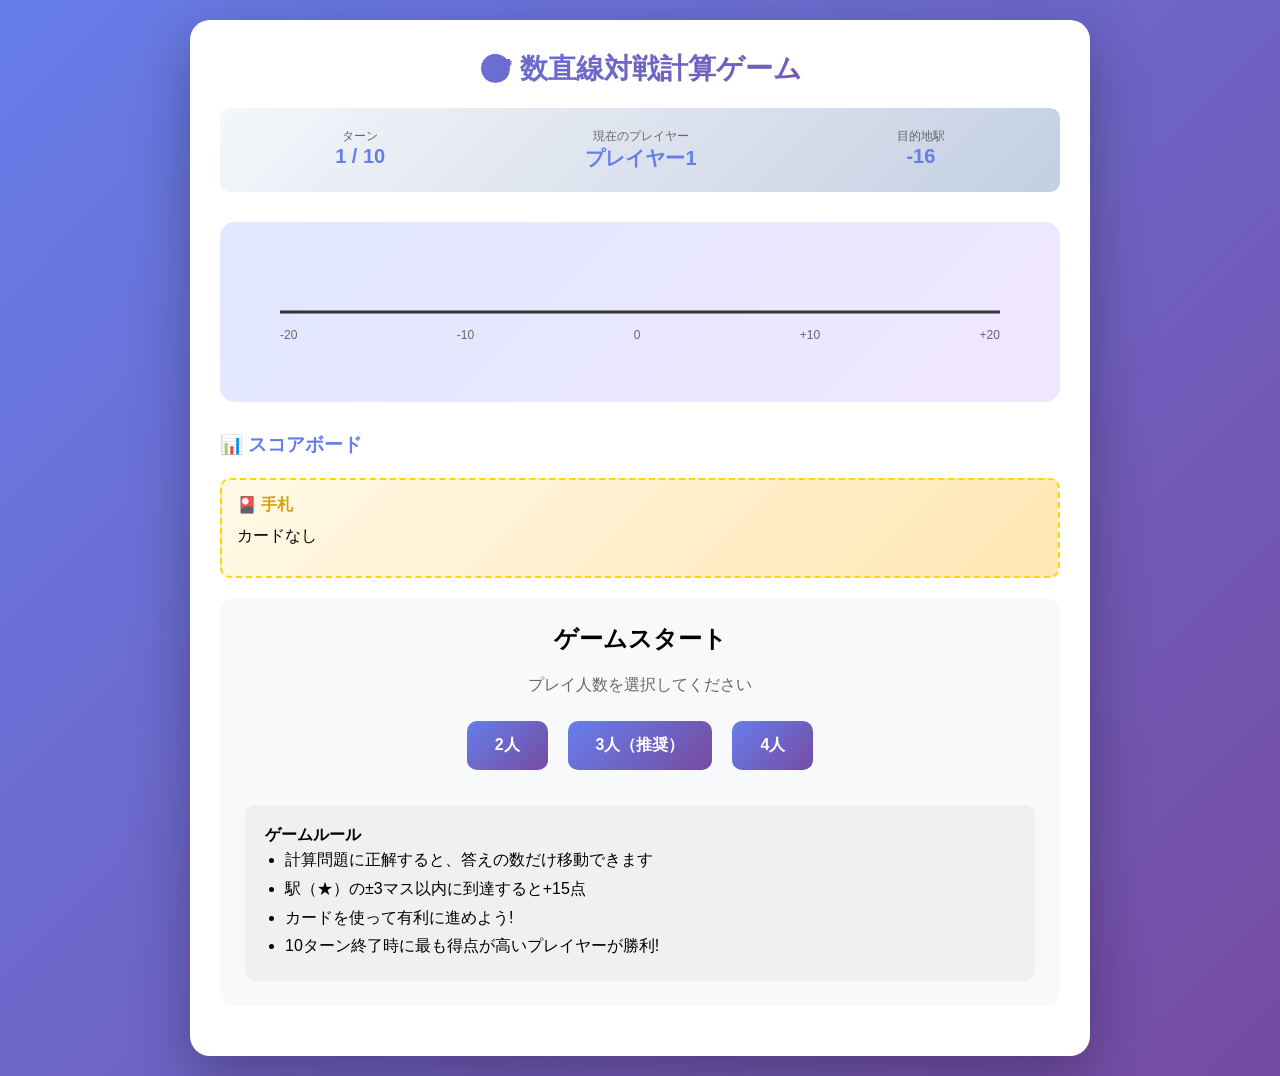
==== kazutarou-dentetsu/index.html @ 0173dbe3 "Add number line battle calculation game - 新しい教材「数直線対戦計算ゲーム」を追加 - 正負の数・一次方程式・素因数分解の学習ゲーム - 完全な実装:   -" ====
<!DOCTYPE html>
<html lang="ja">
<head>
    <meta charset="UTF-8">
    <meta name="viewport" content="width=device-width, initial-scale=1.0">
    <title>数直線対戦計算ゲーム</title>
    <style>
        /* ========================================
           基本スタイル
           ======================================== */
        * {
            margin: 0;
            padding: 0;
            box-sizing: border-box;
        }

        body {
            font-family: 'Arial', 'Hiragino Kaku Gothic Pro', 'Meiryo', sans-serif;
            background: linear-gradient(135deg, #667eea 0%, #764ba2 100%);
            min-height: 100vh;
            display: flex;
            justify-content: center;
            align-items: center;
            padding: 20px;
        }

        .container {
            background: white;
            border-radius: 20px;
            box-shadow: 0 20px 60px rgba(0, 0, 0, 0.3);
            max-width: 900px;
            width: 100%;
            padding: 30px;
            animation: slideIn 0.6s ease-out;
        }

        @keyframes slideIn {
            from {
                opacity: 0;
                transform: translateY(30px);
            }
            to {
                opacity: 1;
                transform: translateY(0);
            }
        }

        /* ========================================
           タイトル
           ======================================== */
        h1 {
            text-align: center;
            background: linear-gradient(135deg, #667eea 0%, #764ba2 100%);
            -webkit-background-clip: text;
            -webkit-text-fill-color: transparent;
            background-clip: text;
            margin-bottom: 20px;
            font-size: 28px;
        }

        /* ========================================
           ゲーム情報エリア
           ======================================== */
        .game-info {
            background: linear-gradient(135deg, #f5f7fa 0%, #c3cfe2 100%);
            border-radius: 10px;
            padding: 15px;
            margin-bottom: 20px;
            display: flex;
            justify-content: space-around;
            flex-wrap: wrap;
        }

        .info-item {
            text-align: center;
            margin: 5px;
        }

        .info-label {
            font-size: 12px;
            color: #666;
        }

        .info-value {
            font-size: 20px;
            font-weight: bold;
            color: #667eea;
        }

        /* ========================================
           数直線エリア
           ======================================== */
        .number-line-container {
            margin: 30px 0;
            padding: 30px 20px;
            background: linear-gradient(135deg, #e0e7ff 0%, #f0e7ff 100%);
            border-radius: 15px;
            position: relative;
        }

        .number-line {
            position: relative;
            height: 80px;
            margin: 20px 0;
        }

        .line {
            position: absolute;
            top: 50%;
            left: 5%;
            right: 5%;
            height: 3px;
            background: #333;
            transform: translateY(-50%);
        }

        .station {
            position: absolute;
            top: 50%;
            transform: translate(-50%, -50%);
            width: 20px;
            height: 20px;
            font-size: 24px;
            display: flex;
            align-items: center;
            justify-content: center;
        }

        .station.target {
            font-size: 32px;
            animation: pulse 1.5s infinite;
        }

        @keyframes pulse {
            0%, 100% {
                transform: translate(-50%, -50%) scale(1);
            }
            50% {
                transform: translate(-50%, -50%) scale(1.2);
            }
        }

        .player-marker {
            position: absolute;
            top: 50%;
            transform: translate(-50%, -50%);
            width: 24px;
            height: 24px;
            border-radius: 50%;
            font-size: 18px;
            display: flex;
            align-items: center;
            justify-content: center;
            transition: left 0.5s ease-out;
            border: 3px solid white;
            box-shadow: 0 2px 8px rgba(0, 0, 0, 0.3);
        }

        .scale-labels {
            position: absolute;
            top: 70%;
            left: 5%;
            right: 5%;
            display: flex;
            justify-content: space-between;
            font-size: 12px;
            color: #666;
        }

        /* ========================================
           スコアボード
           ======================================== */
        .scoreboard {
            margin: 20px 0;
        }

        .scoreboard h3 {
            color: #667eea;
            margin-bottom: 10px;
        }

        .player-score {
            display: flex;
            justify-content: space-between;
            align-items: center;
            padding: 12px 15px;
            margin: 5px 0;
            border-radius: 10px;
            background: #f8f9fa;
            transition: all 0.3s;
        }

        .player-score.active {
            background: linear-gradient(135deg, #667eea 0%, #764ba2 100%);
            color: white;
            transform: scale(1.02);
            box-shadow: 0 4px 15px rgba(102, 126, 234, 0.4);
        }

        .player-name {
            font-weight: bold;
            font-size: 16px;
        }

        .player-stats {
            display: flex;
            gap: 20px;
            font-size: 14px;
        }

        /* ========================================
           カードエリア
           ======================================== */
        .cards-container {
            margin: 20px 0;
            min-height: 100px;
            padding: 15px;
            background: linear-gradient(135deg, #fff9e6 0%, #ffe6b3 100%);
            border-radius: 10px;
            border: 2px dashed #ffd700;
        }

        .cards-title {
            font-weight: bold;
            margin-bottom: 10px;
            color: #d4a017;
        }

        .card {
            display: inline-block;
            background: white;
            padding: 12px 16px;
            margin: 5px;
            border-radius: 8px;
            border: 2px solid #ffd700;
            cursor: pointer;
            transition: all 0.3s;
            box-shadow: 0 2px 8px rgba(212, 160, 23, 0.3);
        }

        .card:hover {
            transform: translateY(-3px);
            box-shadow: 0 6px 20px rgba(212, 160, 23, 0.5);
        }

        .card-name {
            font-weight: bold;
            color: #d4a017;
        }

        .card-description {
            font-size: 12px;
            color: #666;
            margin-top: 4px;
        }

        /* ========================================
           ゲームエリア
           ======================================== */
        .game-area {
            margin: 20px 0;
            padding: 25px;
            background: #f8f9fa;
            border-radius: 15px;
            min-height: 200px;
        }

        .game-area h3 {
            color: #667eea;
            margin-bottom: 15px;
            text-align: center;
        }

        .question-area {
            text-align: center;
            margin: 20px 0;
        }

        .question-text {
            font-size: 24px;
            font-weight: bold;
            color: #333;
            margin: 20px 0;
            padding: 20px;
            background: white;
            border-radius: 12px;
            box-shadow: 0 2px 10px rgba(0, 0, 0, 0.1);
        }

        .choices {
            display: flex;
            justify-content: center;
            gap: 15px;
            flex-wrap: wrap;
            margin: 20px 0;
        }

        .choice-btn {
            min-width: 100px;
        }

        .message {
            text-align: center;
            padding: 15px;
            margin: 15px 0;
            border-radius: 10px;
            font-weight: bold;
        }

        .message.success {
            background: #d4edda;
            color: #155724;
            border: 2px solid #c3e6cb;
        }

        .message.error {
            background: #f8d7da;
            color: #721c24;
            border: 2px solid #f5c6cb;
        }

        .message.info {
            background: #d1ecf1;
            color: #0c5460;
            border: 2px solid #bee5eb;
        }

        .message.celebration {
            background: linear-gradient(135deg, #ffd700 0%, #ffed4e 100%);
            color: #333;
            border: 2px solid #d4a017;
            font-size: 18px;
            animation: celebrate 0.5s ease-out;
        }

        @keyframes celebrate {
            0%, 100% {
                transform: scale(1);
            }
            50% {
                transform: scale(1.05);
            }
        }

        /* ========================================
           ボタン
           ======================================== */
        .btn {
            padding: 14px 28px;
            font-size: 16px;
            font-weight: bold;
            border: none;
            border-radius: 10px;
            cursor: pointer;
            transition: all 0.3s;
            margin: 5px;
        }

        .btn:hover {
            transform: translateY(-2px);
            box-shadow: 0 6px 20px rgba(0, 0, 0, 0.2);
        }

        .btn:active {
            transform: translateY(0);
        }

        .btn:disabled {
            opacity: 0.5;
            cursor: not-allowed;
            transform: none;
        }

        .btn-primary {
            background: linear-gradient(135deg, #667eea 0%, #764ba2 100%);
            color: white;
        }

        .btn-success {
            background: linear-gradient(135deg, #43a047 0%, #66bb6a 100%);
            color: white;
        }

        .btn-danger {
            background: linear-gradient(135deg, #e53935 0%, #ef5350 100%);
            color: white;
        }

        .btn-warning {
            background: linear-gradient(135deg, #ffa726 0%, #ffb74d 100%);
            color: #333;
        }

        .btn-secondary {
            background: linear-gradient(135deg, #78909c 0%, #90a4ae 100%);
            color: white;
        }

        .btn-group {
            display: flex;
            justify-content: center;
            gap: 10px;
            flex-wrap: wrap;
            margin: 20px 0;
        }

        /* ========================================
           最終結果画面
           ======================================== */
        .final-results {
            text-align: center;
        }

        .ranking {
            margin: 20px 0;
        }

        .rank-item {
            padding: 15px;
            margin: 10px 0;
            border-radius: 10px;
            font-size: 18px;
            font-weight: bold;
        }

        .rank-1 {
            background: linear-gradient(135deg, #ffd700 0%, #ffed4e 100%);
            color: #333;
            font-size: 24px;
        }

        .rank-2 {
            background: linear-gradient(135deg, #c0c0c0 0%, #e0e0e0 100%);
            color: #333;
        }

        .rank-3 {
            background: linear-gradient(135deg, #cd7f32 0%, #daa520 100%);
            color: white;
        }

        /* ========================================
           レスポンシブデザイン
           ======================================== */
        @media (max-width: 768px) {
            .container {
                padding: 20px;
            }

            h1 {
                font-size: 22px;
            }

            .game-info {
                flex-direction: column;
            }

            .player-stats {
                flex-direction: column;
                gap: 5px;
            }

            .choices {
                flex-direction: column;
            }

            .choice-btn {
                width: 100%;
            }

            .question-text {
                font-size: 20px;
            }
        }
    </style>
</head>
<body>
    <div class="container">
        <!-- タイトル -->
        <h1>🎯 数直線対戦計算ゲーム</h1>

        <!-- ゲーム情報 -->
        <div class="game-info">
            <div class="info-item">
                <div class="info-label">ターン</div>
                <div class="info-value" id="turn-display">1 / 10</div>
            </div>
            <div class="info-item">
                <div class="info-label">現在のプレイヤー</div>
                <div class="info-value" id="current-player-display">プレイヤー1</div>
            </div>
            <div class="info-item">
                <div class="info-label">目的地駅</div>
                <div class="info-value" id="target-station-display">-16</div>
            </div>
        </div>

        <!-- 数直線エリア -->
        <div class="number-line-container">
            <div class="number-line" id="number-line">
                <div class="line"></div>
                <div class="scale-labels">
                    <span>-20</span>
                    <span>-10</span>
                    <span>0</span>
                    <span>+10</span>
                    <span>+20</span>
                </div>
            </div>
        </div>

        <!-- スコアボード -->
        <div class="scoreboard">
            <h3>📊 スコアボード</h3>
            <div id="scoreboard-container"></div>
        </div>

        <!-- カードエリア -->
        <div class="cards-container">
            <div class="cards-title">🎴 手札</div>
            <div id="cards-display">カードなし</div>
        </div>

        <!-- ゲームエリア -->
        <div class="game-area" id="game-area">
            <!-- ゲームの状態に応じて動的に変化 -->
        </div>
    </div>

    <script>
        // ========================================
        // ゲーム状態管理
        // ========================================

        /**
         * ゲームの状態を管理するオブジェクト
         */
        const gameState = {
            // ゲーム設定
            numPlayers: 3,              // プレイヤー人数（デフォルト3人）
            maxTurns: 10,               // 最大ターン数
            stations: [-16, -8, 0, 8, 16],  // 駅の位置（固定）

            // 現在の状態
            currentTurn: 1,             // 現在のターン（1〜10）
            currentPlayerIndex: 0,      // 現在のプレイヤーインデックス（0〜）
            currentStationIndex: 0,     // 現在の目的地駅のインデックス
            targetStation: -16,         // 目的地駅の位置

            // プレイヤーデータ
            players: [],                // プレイヤー配列（初期化時に作成）

            // ターン内の一時データ
            currentQuestion: null,      // 現在の問題
            currentAnswer: null,        // 正解の答え
            selectedAnswer: null,       // プレイヤーが選んだ答え
            moveDoubleActive: false,    // 移動数2倍フラグ
            pointDoubleActive: false,   // ポイント2倍フラグ

            // ゲームフェーズ
            phase: 'start'              // start, card, question, move, result, end
        };

        // ========================================
        // 問題プール
        // ========================================

        /**
         * 計算問題のプール（すべての答えは1〜5）
         */
        const questionPool = [
            // 正負の数の加減（10問）
            { type: "addition", question: "3 + 2 = ?", correctAnswer: 5 },
            { type: "addition", question: "7 - 4 = ?", correctAnswer: 3 },
            { type: "addition", question: "8 - 7 = ?", correctAnswer: 1 },
            { type: "addition", question: "6 - 2 = ?", correctAnswer: 4 },
            { type: "addition", question: "9 - 7 = ?", correctAnswer: 2 },
            { type: "addition", question: "10 - 5 = ?", correctAnswer: 5 },
            { type: "addition", question: "5 - 1 = ?", correctAnswer: 4 },
            { type: "addition", question: "6 - 3 = ?", correctAnswer: 3 },
            { type: "addition", question: "4 - 2 = ?", correctAnswer: 2 },
            { type: "addition", question: "8 - 7 = ?", correctAnswer: 1 },

            // 一次方程式（10問）
            { type: "equation", question: "2x + 1 = 9, x = ?", correctAnswer: 4 },
            { type: "equation", question: "3x - 2 = 7, x = ?", correctAnswer: 3 },
            { type: "equation", question: "x + 5 = 6, x = ?", correctAnswer: 1 },
            { type: "equation", question: "4x - 3 = 17, x = ?", correctAnswer: 5 },
            { type: "equation", question: "2x + 3 = 7, x = ?", correctAnswer: 2 },
            { type: "equation", question: "3x + 1 = 10, x = ?", correctAnswer: 3 },
            { type: "equation", question: "5x - 4 = 21, x = ?", correctAnswer: 5 },
            { type: "equation", question: "2x - 1 = 1, x = ?", correctAnswer: 1 },
            { type: "equation", question: "4x + 2 = 18, x = ?", correctAnswer: 4 },
            { type: "equation", question: "3x - 1 = 5, x = ?", correctAnswer: 2 },

            // 素因数分解（10問）
            { type: "factorization", question: "18 = 2 × ?²", correctAnswer: 3 },
            { type: "factorization", question: "12 = ? × 3", correctAnswer: 4 },
            { type: "factorization", question: "50 = ? × 25", correctAnswer: 2 },
            { type: "factorization", question: "20 = ? × 5", correctAnswer: 4 },
            { type: "factorization", question: "32 = 2 × ?²", correctAnswer: 4 },
            { type: "factorization", question: "45 = 5 × ?²", correctAnswer: 3 },
            { type: "factorization", question: "8 = ? × 4", correctAnswer: 2 },
            { type: "factorization", question: "5 = ? × 1", correctAnswer: 5 },
            { type: "factorization", question: "27 = 3 × ?²", correctAnswer: 3 },
            { type: "factorization", question: "10 = ? × 2", correctAnswer: 5 }
        ];

        // ========================================
        // カード定義
        // ========================================

        /**
         * カードの種類と効果を定義
         */
        const cardDefinitions = {
            "ランダムぶっとび": {
                description: "-2〜+4マスのランダム移動",
                probability: 0.25,  // 25%
                effect: function(player) {
                    // -2〜+4のランダムな移動
                    const move = Math.floor(Math.random() * 7) - 2;
                    const oldPos = player.position;
                    player.position += move;
                    // 範囲制限（-20〜+20）
                    player.position = Math.max(-20, Math.min(20, player.position));
                    const actualMove = player.position - oldPos;
                    return `${actualMove >= 0 ? '+' : ''}${actualMove}マス移動しました!`;
                }
            },
            "移動数2倍": {
                description: "次の移動距離が2倍",
                probability: 0.30,  // 30%
                effect: function(player) {
                    gameState.moveDoubleActive = true;
                    return "次の移動が2倍になります!";
                }
            },
            "ワープ": {
                description: "目的地まで75%接近",
                probability: 0.25,  // 25%
                effect: function(player) {
                    const distance = gameState.targetStation - player.position;
                    const move = Math.floor(distance * 0.75);
                    const oldPos = player.position;
                    player.position += move;
                    player.position = Math.max(-20, Math.min(20, player.position));
                    const actualMove = player.position - oldPos;
                    return `目的地に向かって${Math.abs(actualMove)}マス移動しました!`;
                }
            },
            "位置交換": {
                description: "目的地に最も近い相手と位置交換",
                probability: 0.10,  // 10%
                effect: function(player) {
                    // 他のプレイヤーを取得
                    const others = gameState.players.filter(p => p.id !== player.id);
                    if (others.length === 0) return "交換できる相手がいません";

                    // 目的地に最も近いプレイヤーを見つける
                    const nearest = others.reduce((prev, curr) => {
                        const prevDist = Math.abs(prev.position - gameState.targetStation);
                        const currDist = Math.abs(curr.position - gameState.targetStation);
                        return currDist < prevDist ? curr : prev;
                    });

                    // 位置を交換
                    const temp = player.position;
                    player.position = nearest.position;
                    nearest.position = temp;
                    return `${nearest.name}と位置を交換しました!`;
                }
            },
            "ポイント2倍": {
                description: "次のポイントが2倍",
                probability: 0.10,  // 10%
                effect: function(player) {
                    gameState.pointDoubleActive = true;
                    return "次のポイントが2倍になります!";
                }
            }
        };

        // ========================================
        // ゲーム初期化
        // ========================================

        /**
         * ゲームを初期化する
         * @param {number} numPlayers - プレイヤー人数（2〜4）
         */
        function initializeGame(numPlayers = 3) {
            gameState.numPlayers = numPlayers;
            gameState.currentTurn = 1;
            gameState.currentPlayerIndex = 0;
            gameState.currentStationIndex = 0;
            gameState.targetStation = gameState.stations[0];
            gameState.phase = 'card';

            // プレイヤー配列を作成
            const colors = ["#FF6B6B", "#4ECDC4", "#95E77D", "#FFE66D"];
            const markers = ["🔴", "🔵", "🟢", "🟡"];
            gameState.players = [];

            for (let i = 0; i < numPlayers; i++) {
                gameState.players.push({
                    id: i,
                    name: `プレイヤー${i + 1}`,
                    position: 0,           // 初期位置は0
                    score: 0,              // 初期スコアは0
                    cards: [],             // 初期手札は空
                    color: colors[i],
                    marker: markers[i]
                });
            }

            // UI更新
            updateAllUI();

            // ゲーム開始
            startTurn();
        }

        /**
         * ターンを開始する
         */
        function startTurn() {
            const player = getCurrentPlayer();

            // カード獲得判定（30%の確率）
            if (Math.random() < 0.3) {
                const card = drawRandomCard();
                player.cards.push(card);
                showMessage(`${player.name}が「${card}」カードを獲得しました!`, 'info');
            }

            // カード使用フェーズへ
            gameState.phase = 'card';
            updateAllUI();
            showCardPhase();
        }

        /**
         * ランダムにカードを1枚引く
         * @returns {string} カード名
         */
        function drawRandomCard() {
            const cards = Object.keys(cardDefinitions);
            const probabilities = cards.map(name => cardDefinitions[name].probability);
            const total = probabilities.reduce((sum, p) => sum + p, 0);

            let random = Math.random() * total;
            for (let i = 0; i < cards.length; i++) {
                random -= probabilities[i];
                if (random <= 0) {
                    return cards[i];
                }
            }
            return cards[0];  // フォールバック
        }

        /**
         * 現在のプレイヤーを取得
         * @returns {Object} プレイヤーオブジェクト
         */
        function getCurrentPlayer() {
            return gameState.players[gameState.currentPlayerIndex];
        }

        // ========================================
        // カードフェーズ
        // ========================================

        /**
         * カード使用フェーズの画面を表示
         */
        function showCardPhase() {
            const player = getCurrentPlayer();
            const gameArea = document.getElementById('game-area');

            if (player.cards.length === 0) {
                // カードがない場合は直接問題フェーズへ
                setTimeout(() => {
                    showQuestionPhase();
                }, 500);
                return;
            }

            let html = '<h3>カードを使用しますか？</h3>';
            html += '<div class="btn-group">';

            // 各カードに「使う」ボタンを表示
            player.cards.forEach((cardName, index) => {
                const card = cardDefinitions[cardName];
                html += `
                    <button class="btn btn-warning" onclick="useCard(${index})">
                        <div>${cardName}</div>
                        <div style="font-size: 12px; font-weight: normal;">${card.description}</div>
                    </button>
                `;
            });

            html += '</div>';
            html += '<div class="btn-group"><button class="btn btn-secondary" onclick="skipCard()">カードを使わない</button></div>';

            gameArea.innerHTML = html;
        }

        /**
         * カードを使用する
         * @param {number} cardIndex - カードのインデックス
         */
        function useCard(cardIndex) {
            const player = getCurrentPlayer();
            const cardName = player.cards[cardIndex];
            const card = cardDefinitions[cardName];

            // カード効果を適用
            const message = card.effect(player);

            // 手札から削除
            player.cards.splice(cardIndex, 1);

            // メッセージ表示
            showMessage(`「${cardName}」を使用! ${message}`, 'success');

            // UI更新
            updateAllUI();

            // 問題フェーズへ
            setTimeout(() => {
                showQuestionPhase();
            }, 2000);
        }

        /**
         * カードを使わずに次へ
         */
        function skipCard() {
            showQuestionPhase();
        }

        // ========================================
        // 問題フェーズ
        // ========================================

        /**
         * 計算問題フェーズの画面を表示
         */
        function showQuestionPhase() {
            gameState.phase = 'question';

            // ランダムに問題を選択
            const question = questionPool[Math.floor(Math.random() * questionPool.length)];
            gameState.currentQuestion = question;
            gameState.currentAnswer = question.correctAnswer;

            // 選択肢を生成（正解1つ + 不正解2つ）
            const choices = generateChoices(question.correctAnswer);

            const gameArea = document.getElementById('game-area');
            let html = '<h3>計算問題</h3>';
            html += `<div class="question-text">${question.question}</div>`;
            html += '<div class="choices">';

            choices.forEach(choice => {
                html += `<button class="btn btn-primary choice-btn" onclick="checkAnswer(${choice})">${choice}</button>`;
            });

            html += '</div>';
            gameArea.innerHTML = html;
        }

        /**
         * 選択肢を生成する（3択）
         * @param {number} correctAnswer - 正解
         * @returns {Array<number>} 選択肢の配列
         */
        function generateChoices(correctAnswer) {
            const choices = [correctAnswer];

            // 不正解を2つ生成
            while (choices.length < 3) {
                const offset = Math.floor(Math.random() * 3) + 1;  // 1〜3
                const wrongAnswer = correctAnswer + (Math.random() < 0.5 ? offset : -offset);

                // 1〜5の範囲内、重複なし
                if (wrongAnswer >= 1 && wrongAnswer <= 5 && !choices.includes(wrongAnswer)) {
                    choices.push(wrongAnswer);
                }
            }

            // シャッフル
            return choices.sort(() => Math.random() - 0.5);
        }

        /**
         * 答えをチェックする
         * @param {number} selectedAnswer - 選択した答え
         */
        function checkAnswer(selectedAnswer) {
            gameState.selectedAnswer = selectedAnswer;
            const isCorrect = (selectedAnswer === gameState.currentAnswer);

            if (isCorrect) {
                showMessage(`正解です! 答えは ${gameState.currentAnswer} です`, 'success');
                setTimeout(() => {
                    showMovePhase();
                }, 1500);
            } else {
                showMessage(`不正解です。正解は ${gameState.currentAnswer} でした。移動できません。`, 'error');
                setTimeout(() => {
                    endTurn();
                }, 2000);
            }
        }

        // ========================================
        // 移動フェーズ
        // ========================================

        /**
         * 移動方向選択フェーズの画面を表示
         */
        function showMovePhase() {
            gameState.phase = 'move';

            let distance = gameState.currentAnswer;

            // 移動数2倍カードの効果を適用
            if (gameState.moveDoubleActive) {
                distance *= 2;
                gameState.moveDoubleActive = false;
            }

            const gameArea = document.getElementById('game-area');
            let html = '<h3>移動方向を選択してください</h3>';
            html += `<div class="message info">移動距離: ${distance}マス</div>`;
            html += '<div class="btn-group">';
            html += `<button class="btn btn-success" onclick="movePlayer(${distance})">+${distance}マス進む</button>`;
            html += `<button class="btn btn-danger" onclick="movePlayer(-${distance})">-${distance}マス進む</button>`;
            html += `<button class="btn btn-secondary" onclick="movePlayer(0)">移動しない</button>`;
            html += '</div>';

            gameArea.innerHTML = html;
        }

        /**
         * プレイヤーを移動させる
         * @param {number} distance - 移動距離（正で右、負で左）
         */
        function movePlayer(distance) {
            const player = getCurrentPlayer();
            const oldPosition = player.position;

            // 移動を実行
            player.position += distance;
            player.position = Math.max(-20, Math.min(20, player.position));

            const actualDistance = Math.abs(player.position - oldPosition);

            // ポイント計算（通過マス数 × 1点）
            let points = actualDistance;

            // ポイント2倍カードの効果を適用
            if (gameState.pointDoubleActive) {
                points *= 2;
                gameState.pointDoubleActive = false;
            }

            player.score += points;

            // UI更新（アニメーション）
            updateNumberLine();
            updateScoreboard();

            // 結果メッセージ
            let message = `${actualDistance}マス移動しました! (位置: ${oldPosition} → ${player.position})<br>`;
            message += `通過マス: ${actualDistance}マス → +${points}点<br>`;
            message += `現在の得点: ${player.score}点`;

            showMessage(message, 'success');

            // 駅到達判定
            setTimeout(() => {
                checkStationReach();
            }, 1000);
        }

        /**
         * 駅到達判定
         */
        function checkStationReach() {
            const player = getCurrentPlayer();
            const distance = Math.abs(player.position - gameState.targetStation);

            // ±3マス以内なら到達
            if (distance <= 3) {
                // 駅の正確な位置に移動
                player.position = gameState.targetStation;

                // 駅到達ポイント（+15点）
                player.score += 15;

                // UI更新
                updateNumberLine();
                updateScoreboard();

                // お祝いメッセージ
                showMessage(`🎉 駅 ${gameState.targetStation} に到達しました! +15点`, 'celebration');

                // 次の駅を設定
                gameState.currentStationIndex = (gameState.currentStationIndex + 1) % gameState.stations.length;
                gameState.targetStation = gameState.stations[gameState.currentStationIndex];

                setTimeout(() => {
                    showMessage(`次の目的地は駅 ${gameState.targetStation} です`, 'info');
                    setTimeout(() => {
                        endTurn();
                    }, 1500);
                }, 2000);
            } else {
                endTurn();
            }
        }

        /**
         * ターンを終了する
         */
        function endTurn() {
            // 次のプレイヤーへ
            gameState.currentPlayerIndex = (gameState.currentPlayerIndex + 1) % gameState.numPlayers;

            // 全員が行動したらターンを進める
            if (gameState.currentPlayerIndex === 0) {
                gameState.currentTurn++;
            }

            // ゲーム終了判定
            if (gameState.currentTurn > gameState.maxTurns) {
                showFinalResults();
                return;
            }

            // UI更新
            updateAllUI();

            // 次のターンを開始
            setTimeout(() => {
                startTurn();
            }, 1000);
        }

        /**
         * 最終結果を表示
         */
        function showFinalResults() {
            gameState.phase = 'end';

            // プレイヤーをスコア順にソート
            const ranking = [...gameState.players].sort((a, b) => b.score - a.score);

            const gameArea = document.getElementById('game-area');
            let html = '<div class="final-results">';
            html += '<h2>🎊 ゲーム終了!</h2>';
            html += '<div class="ranking">';

            ranking.forEach((player, index) => {
                const rankClass = index === 0 ? 'rank-1' : index === 1 ? 'rank-2' : index === 2 ? 'rank-3' : '';
                const medal = index === 0 ? '🏆' : index === 1 ? '🥈' : index === 2 ? '🥉' : '';
                html += `
                    <div class="rank-item ${rankClass}">
                        ${medal} ${index + 1}位: ${player.name} ${player.marker} ${player.score}点
                    </div>
                `;
            });

            html += '</div>';
            html += '<button class="btn btn-primary" onclick="location.reload()">もう一度遊ぶ</button>';
            html += '</div>';

            gameArea.innerHTML = html;
        }

        // ========================================
        // UI更新関数
        // ========================================

        /**
         * すべてのUIを更新
         */
        function updateAllUI() {
            updateGameInfo();
            updateNumberLine();
            updateScoreboard();
            updateCardsDisplay();
        }

        /**
         * ゲーム情報を更新
         */
        function updateGameInfo() {
            document.getElementById('turn-display').textContent = `${gameState.currentTurn} / ${gameState.maxTurns}`;
            document.getElementById('current-player-display').textContent = getCurrentPlayer().name;
            document.getElementById('target-station-display').textContent = gameState.targetStation;
        }

        /**
         * 数直線を描画
         */
        function updateNumberLine() {
            const container = document.getElementById('number-line');

            // 既存のマーカーをクリア
            const existingMarkers = container.querySelectorAll('.station, .player-marker');
            existingMarkers.forEach(el => el.remove());

            // 駅を描画
            gameState.stations.forEach(station => {
                const stationEl = document.createElement('div');
                stationEl.className = 'station';
                if (station === gameState.targetStation) {
                    stationEl.className += ' target';
                    stationEl.textContent = '🎯';
                } else {
                    stationEl.textContent = '★';
                }
                // 位置計算（-20〜+20を5%〜95%にマッピング）
                const percent = ((station + 20) / 40) * 90 + 5;
                stationEl.style.left = `${percent}%`;
                container.appendChild(stationEl);
            });

            // プレイヤー駒を描画
            gameState.players.forEach(player => {
                const markerEl = document.createElement('div');
                markerEl.className = 'player-marker';
                markerEl.textContent = player.marker;
                markerEl.style.backgroundColor = player.color;
                // 位置計算
                const percent = ((player.position + 20) / 40) * 90 + 5;
                markerEl.style.left = `${percent}%`;
                markerEl.title = `${player.name}: ${player.position}`;
                container.appendChild(markerEl);
            });
        }

        /**
         * スコアボードを更新
         */
        function updateScoreboard() {
            const container = document.getElementById('scoreboard-container');
            let html = '';

            gameState.players.forEach((player, index) => {
                const isActive = index === gameState.currentPlayerIndex;
                html += `
                    <div class="player-score ${isActive ? 'active' : ''}">
                        <span class="player-name">${player.marker} ${player.name}</span>
                        <div class="player-stats">
                            <span>得点: <strong>${player.score}点</strong></span>
                            <span>位置: <strong>${player.position}</strong></span>
                        </div>
                    </div>
                `;
            });

            container.innerHTML = html;
        }

        /**
         * カード表示を更新
         */
        function updateCardsDisplay() {
            const container = document.getElementById('cards-display');
            const player = getCurrentPlayer();

            if (player.cards.length === 0) {
                container.innerHTML = '<span style="color: #999;">カードなし</span>';
                return;
            }

            let html = '';
            player.cards.forEach(cardName => {
                const card = cardDefinitions[cardName];
                html += `
                    <div class="card">
                        <div class="card-name">${cardName}</div>
                        <div class="card-description">${card.description}</div>
                    </div>
                `;
            });

            container.innerHTML = html;
        }

        /**
         * メッセージを表示
         * @param {string} text - メッセージテキスト
         * @param {string} type - メッセージタイプ（success, error, info, celebration）
         */
        function showMessage(text, type = 'info') {
            const gameArea = document.getElementById('game-area');
            const messageDiv = document.createElement('div');
            messageDiv.className = `message ${type}`;
            messageDiv.innerHTML = text;
            gameArea.insertBefore(messageDiv, gameArea.firstChild);
        }

        // ========================================
        // ゲーム開始画面
        // ========================================

        /**
         * ゲーム開始画面を表示
         */
        function showStartScreen() {
            const gameArea = document.getElementById('game-area');
            let html = '<div style="text-align: center;">';
            html += '<h2>ゲームスタート</h2>';
            html += '<p style="margin: 20px 0; color: #666;">プレイ人数を選択してください</p>';
            html += '<div class="btn-group">';
            html += '<button class="btn btn-primary" onclick="startGame(2)">2人</button>';
            html += '<button class="btn btn-primary" onclick="startGame(3)">3人（推奨）</button>';
            html += '<button class="btn btn-primary" onclick="startGame(4)">4人</button>';
            html += '</div>';
            html += '<div style="margin-top: 30px; padding: 20px; background: #f0f0f0; border-radius: 10px; text-align: left;">';
            html += '<h4>ゲームルール</h4>';
            html += '<ul style="margin-left: 20px; line-height: 1.8;">';
            html += '<li>計算問題に正解すると、答えの数だけ移動できます</li>';
            html += '<li>駅（★）の±3マス以内に到達すると+15点</li>';
            html += '<li>カードを使って有利に進めよう!</li>';
            html += '<li>10ターン終了時に最も得点が高いプレイヤーが勝利!</li>';
            html += '</ul>';
            html += '</div>';
            html += '</div>';
            gameArea.innerHTML = html;
        }

        /**
         * ゲームを開始する
         * @param {number} numPlayers - プレイヤー人数
         */
        function startGame(numPlayers) {
            initializeGame(numPlayers);
        }

        // ========================================
        // 初期化
        // ========================================

        // ページ読み込み時に開始画面を表示
        window.addEventListener('DOMContentLoaded', () => {
            showStartScreen();
        });

    </script>
</body>
</html>
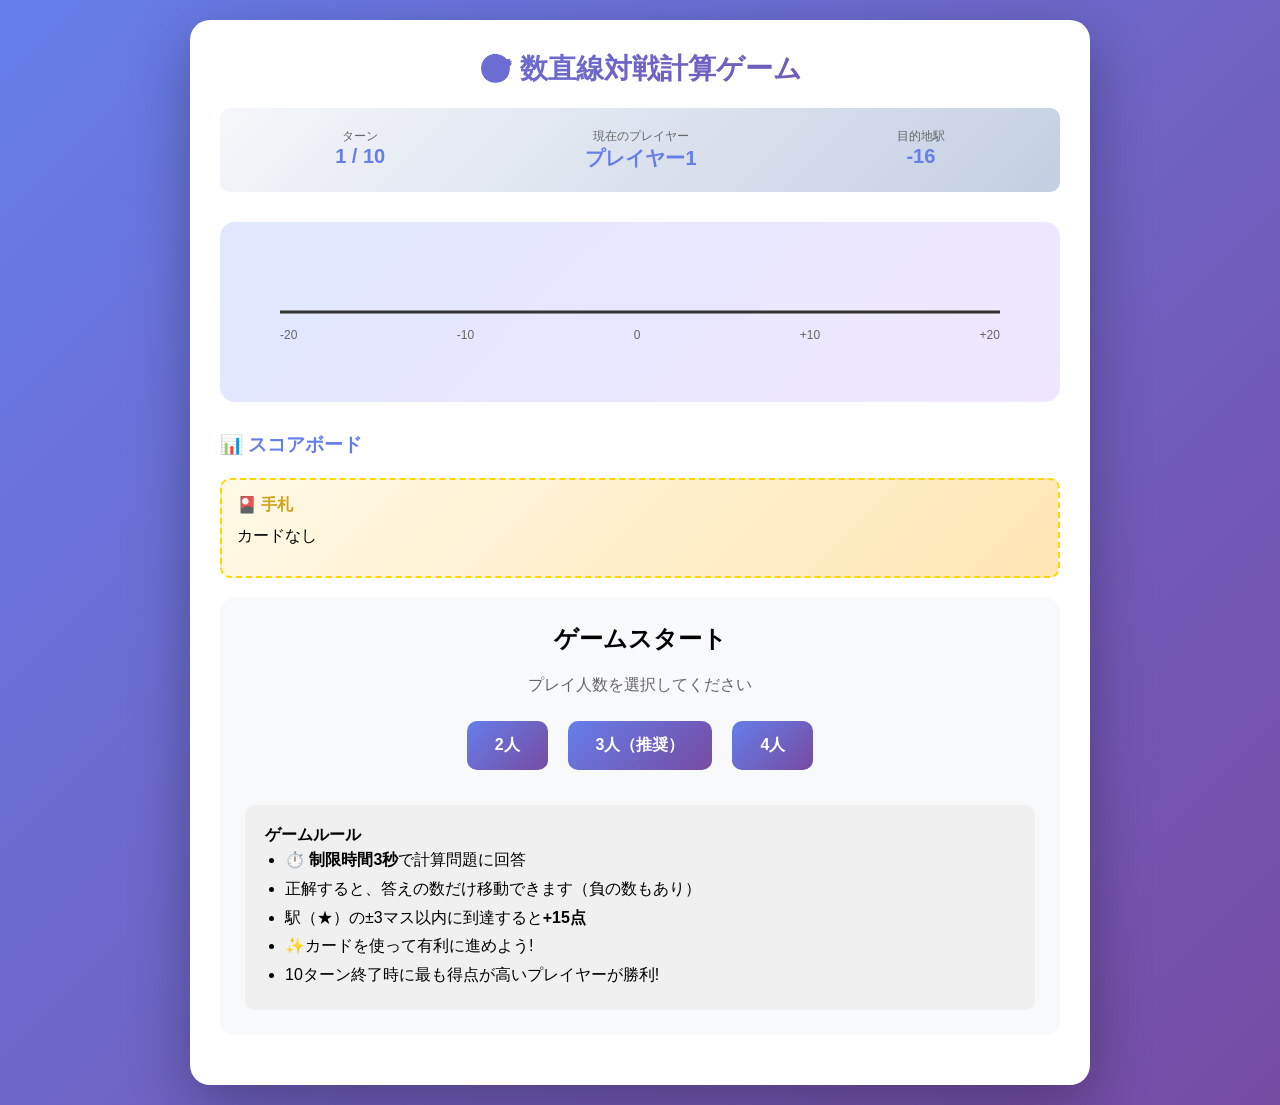
==== commit 1223c043: "Add 7 new features to number line battle calculation game - Implement 3-second answer time limit wit" ====
--- a/kazutarou-dentetsu/index.html
+++ b/kazutarou-dentetsu/index.html
@@ -4,475 +4,7 @@
     <meta charset="UTF-8">
     <meta name="viewport" content="width=device-width, initial-scale=1.0">
     <title>数直線対戦計算ゲーム</title>
-    <style>
-        /* ========================================
-           基本スタイル
-           ======================================== */
-        * {
-            margin: 0;
-            padding: 0;
-            box-sizing: border-box;
-        }
-
-        body {
-            font-family: 'Arial', 'Hiragino Kaku Gothic Pro', 'Meiryo', sans-serif;
-            background: linear-gradient(135deg, #667eea 0%, #764ba2 100%);
-            min-height: 100vh;
-            display: flex;
-            justify-content: center;
-            align-items: center;
-            padding: 20px;
-        }
-
-        .container {
-            background: white;
-            border-radius: 20px;
-            box-shadow: 0 20px 60px rgba(0, 0, 0, 0.3);
-            max-width: 900px;
-            width: 100%;
-            padding: 30px;
-            animation: slideIn 0.6s ease-out;
-        }
-
-        @keyframes slideIn {
-            from {
-                opacity: 0;
-                transform: translateY(30px);
-            }
-            to {
-                opacity: 1;
-                transform: translateY(0);
-            }
-        }
-
-        /* ========================================
-           タイトル
-           ======================================== */
-        h1 {
-            text-align: center;
-            background: linear-gradient(135deg, #667eea 0%, #764ba2 100%);
-            -webkit-background-clip: text;
-            -webkit-text-fill-color: transparent;
-            background-clip: text;
-            margin-bottom: 20px;
-            font-size: 28px;
-        }
-
-        /* ========================================
-           ゲーム情報エリア
-           ======================================== */
-        .game-info {
-            background: linear-gradient(135deg, #f5f7fa 0%, #c3cfe2 100%);
-            border-radius: 10px;
-            padding: 15px;
-            margin-bottom: 20px;
-            display: flex;
-            justify-content: space-around;
-            flex-wrap: wrap;
-        }
-
-        .info-item {
-            text-align: center;
-            margin: 5px;
-        }
-
-        .info-label {
-            font-size: 12px;
-            color: #666;
-        }
-
-        .info-value {
-            font-size: 20px;
-            font-weight: bold;
-            color: #667eea;
-        }
-
-        /* ========================================
-           数直線エリア
-           ======================================== */
-        .number-line-container {
-            margin: 30px 0;
-            padding: 30px 20px;
-            background: linear-gradient(135deg, #e0e7ff 0%, #f0e7ff 100%);
-            border-radius: 15px;
-            position: relative;
-        }
-
-        .number-line {
-            position: relative;
-            height: 80px;
-            margin: 20px 0;
-        }
-
-        .line {
-            position: absolute;
-            top: 50%;
-            left: 5%;
-            right: 5%;
-            height: 3px;
-            background: #333;
-            transform: translateY(-50%);
-        }
-
-        .station {
-            position: absolute;
-            top: 50%;
-            transform: translate(-50%, -50%);
-            width: 20px;
-            height: 20px;
-            font-size: 24px;
-            display: flex;
-            align-items: center;
-            justify-content: center;
-        }
-
-        .station.target {
-            font-size: 32px;
-            animation: pulse 1.5s infinite;
-        }
-
-        @keyframes pulse {
-            0%, 100% {
-                transform: translate(-50%, -50%) scale(1);
-            }
-            50% {
-                transform: translate(-50%, -50%) scale(1.2);
-            }
-        }
-
-        .player-marker {
-            position: absolute;
-            top: 50%;
-            transform: translate(-50%, -50%);
-            width: 24px;
-            height: 24px;
-            border-radius: 50%;
-            font-size: 18px;
-            display: flex;
-            align-items: center;
-            justify-content: center;
-            transition: left 0.5s ease-out;
-            border: 3px solid white;
-            box-shadow: 0 2px 8px rgba(0, 0, 0, 0.3);
-        }
-
-        .scale-labels {
-            position: absolute;
-            top: 70%;
-            left: 5%;
-            right: 5%;
-            display: flex;
-            justify-content: space-between;
-            font-size: 12px;
-            color: #666;
-        }
-
-        /* ========================================
-           スコアボード
-           ======================================== */
-        .scoreboard {
-            margin: 20px 0;
-        }
-
-        .scoreboard h3 {
-            color: #667eea;
-            margin-bottom: 10px;
-        }
-
-        .player-score {
-            display: flex;
-            justify-content: space-between;
-            align-items: center;
-            padding: 12px 15px;
-            margin: 5px 0;
-            border-radius: 10px;
-            background: #f8f9fa;
-            transition: all 0.3s;
-        }
-
-        .player-score.active {
-            background: linear-gradient(135deg, #667eea 0%, #764ba2 100%);
-            color: white;
-            transform: scale(1.02);
-            box-shadow: 0 4px 15px rgba(102, 126, 234, 0.4);
-        }
-
-        .player-name {
-            font-weight: bold;
-            font-size: 16px;
-        }
-
-        .player-stats {
-            display: flex;
-            gap: 20px;
-            font-size: 14px;
-        }
-
-        /* ========================================
-           カードエリア
-           ======================================== */
-        .cards-container {
-            margin: 20px 0;
-            min-height: 100px;
-            padding: 15px;
-            background: linear-gradient(135deg, #fff9e6 0%, #ffe6b3 100%);
-            border-radius: 10px;
-            border: 2px dashed #ffd700;
-        }
-
-        .cards-title {
-            font-weight: bold;
-            margin-bottom: 10px;
-            color: #d4a017;
-        }
-
-        .card {
-            display: inline-block;
-            background: white;
-            padding: 12px 16px;
-            margin: 5px;
-            border-radius: 8px;
-            border: 2px solid #ffd700;
-            cursor: pointer;
-            transition: all 0.3s;
-            box-shadow: 0 2px 8px rgba(212, 160, 23, 0.3);
-        }
-
-        .card:hover {
-            transform: translateY(-3px);
-            box-shadow: 0 6px 20px rgba(212, 160, 23, 0.5);
-        }
-
-        .card-name {
-            font-weight: bold;
-            color: #d4a017;
-        }
-
-        .card-description {
-            font-size: 12px;
-            color: #666;
-            margin-top: 4px;
-        }
-
-        /* ========================================
-           ゲームエリア
-           ======================================== */
-        .game-area {
-            margin: 20px 0;
-            padding: 25px;
-            background: #f8f9fa;
-            border-radius: 15px;
-            min-height: 200px;
-        }
-
-        .game-area h3 {
-            color: #667eea;
-            margin-bottom: 15px;
-            text-align: center;
-        }
-
-        .question-area {
-            text-align: center;
-            margin: 20px 0;
-        }
-
-        .question-text {
-            font-size: 24px;
-            font-weight: bold;
-            color: #333;
-            margin: 20px 0;
-            padding: 20px;
-            background: white;
-            border-radius: 12px;
-            box-shadow: 0 2px 10px rgba(0, 0, 0, 0.1);
-        }
-
-        .choices {
-            display: flex;
-            justify-content: center;
-            gap: 15px;
-            flex-wrap: wrap;
-            margin: 20px 0;
-        }
-
-        .choice-btn {
-            min-width: 100px;
-        }
-
-        .message {
-            text-align: center;
-            padding: 15px;
-            margin: 15px 0;
-            border-radius: 10px;
-            font-weight: bold;
-        }
-
-        .message.success {
-            background: #d4edda;
-            color: #155724;
-            border: 2px solid #c3e6cb;
-        }
-
-        .message.error {
-            background: #f8d7da;
-            color: #721c24;
-            border: 2px solid #f5c6cb;
-        }
-
-        .message.info {
-            background: #d1ecf1;
-            color: #0c5460;
-            border: 2px solid #bee5eb;
-        }
-
-        .message.celebration {
-            background: linear-gradient(135deg, #ffd700 0%, #ffed4e 100%);
-            color: #333;
-            border: 2px solid #d4a017;
-            font-size: 18px;
-            animation: celebrate 0.5s ease-out;
-        }
-
-        @keyframes celebrate {
-            0%, 100% {
-                transform: scale(1);
-            }
-            50% {
-                transform: scale(1.05);
-            }
-        }
-
-        /* ========================================
-           ボタン
-           ======================================== */
-        .btn {
-            padding: 14px 28px;
-            font-size: 16px;
-            font-weight: bold;
-            border: none;
-            border-radius: 10px;
-            cursor: pointer;
-            transition: all 0.3s;
-            margin: 5px;
-        }
-
-        .btn:hover {
-            transform: translateY(-2px);
-            box-shadow: 0 6px 20px rgba(0, 0, 0, 0.2);
-        }
-
-        .btn:active {
-            transform: translateY(0);
-        }
-
-        .btn:disabled {
-            opacity: 0.5;
-            cursor: not-allowed;
-            transform: none;
-        }
-
-        .btn-primary {
-            background: linear-gradient(135deg, #667eea 0%, #764ba2 100%);
-            color: white;
-        }
-
-        .btn-success {
-            background: linear-gradient(135deg, #43a047 0%, #66bb6a 100%);
-            color: white;
-        }
-
-        .btn-danger {
-            background: linear-gradient(135deg, #e53935 0%, #ef5350 100%);
-            color: white;
-        }
-
-        .btn-warning {
-            background: linear-gradient(135deg, #ffa726 0%, #ffb74d 100%);
-            color: #333;
-        }
-
-        .btn-secondary {
-            background: linear-gradient(135deg, #78909c 0%, #90a4ae 100%);
-            color: white;
-        }
-
-        .btn-group {
-            display: flex;
-            justify-content: center;
-            gap: 10px;
-            flex-wrap: wrap;
-            margin: 20px 0;
-        }
-
-        /* ========================================
-           最終結果画面
-           ======================================== */
-        .final-results {
-            text-align: center;
-        }
-
-        .ranking {
-            margin: 20px 0;
-        }
-
-        .rank-item {
-            padding: 15px;
-            margin: 10px 0;
-            border-radius: 10px;
-            font-size: 18px;
-            font-weight: bold;
-        }
-
-        .rank-1 {
-            background: linear-gradient(135deg, #ffd700 0%, #ffed4e 100%);
-            color: #333;
-            font-size: 24px;
-        }
-
-        .rank-2 {
-            background: linear-gradient(135deg, #c0c0c0 0%, #e0e0e0 100%);
-            color: #333;
-        }
-
-        .rank-3 {
-            background: linear-gradient(135deg, #cd7f32 0%, #daa520 100%);
-            color: white;
-        }
-
-        /* ========================================
-           レスポンシブデザイン
-           ======================================== */
-        @media (max-width: 768px) {
-            .container {
-                padding: 20px;
-            }
-
-            h1 {
-                font-size: 22px;
-            }
-
-            .game-info {
-                flex-direction: column;
-            }
-
-            .player-stats {
-                flex-direction: column;
-                gap: 5px;
-            }
-
-            .choices {
-                flex-direction: column;
-            }
-
-            .choice-btn {
-                width: 100%;
-            }
-
-            .question-text {
-                font-size: 20px;
-            }
-        }
-    </style>
+    <link rel="stylesheet" href="style.css">
 </head>
 <body>
     <div class="container">
@@ -527,733 +59,6 @@
         </div>
     </div>
 
-    <script>
-        // ========================================
-        // ゲーム状態管理
-        // ========================================
-
-        /**
-         * ゲームの状態を管理するオブジェクト
-         */
-        const gameState = {
-            // ゲーム設定
-            numPlayers: 3,              // プレイヤー人数（デフォルト3人）
-            maxTurns: 10,               // 最大ターン数
-            stations: [-16, -8, 0, 8, 16],  // 駅の位置（固定）
-
-            // 現在の状態
-            currentTurn: 1,             // 現在のターン（1〜10）
-            currentPlayerIndex: 0,      // 現在のプレイヤーインデックス（0〜）
-            currentStationIndex: 0,     // 現在の目的地駅のインデックス
-            targetStation: -16,         // 目的地駅の位置
-
-            // プレイヤーデータ
-            players: [],                // プレイヤー配列（初期化時に作成）
-
-            // ターン内の一時データ
-            currentQuestion: null,      // 現在の問題
-            currentAnswer: null,        // 正解の答え
-            selectedAnswer: null,       // プレイヤーが選んだ答え
-            moveDoubleActive: false,    // 移動数2倍フラグ
-            pointDoubleActive: false,   // ポイント2倍フラグ
-
-            // ゲームフェーズ
-            phase: 'start'              // start, card, question, move, result, end
-        };
-
-        // ========================================
-        // 問題プール
-        // ========================================
-
-        /**
-         * 計算問題のプール（すべての答えは1〜5）
-         */
-        const questionPool = [
-            // 正負の数の加減（10問）
-            { type: "addition", question: "3 + 2 = ?", correctAnswer: 5 },
-            { type: "addition", question: "7 - 4 = ?", correctAnswer: 3 },
-            { type: "addition", question: "8 - 7 = ?", correctAnswer: 1 },
-            { type: "addition", question: "6 - 2 = ?", correctAnswer: 4 },
-            { type: "addition", question: "9 - 7 = ?", correctAnswer: 2 },
-            { type: "addition", question: "10 - 5 = ?", correctAnswer: 5 },
-            { type: "addition", question: "5 - 1 = ?", correctAnswer: 4 },
-            { type: "addition", question: "6 - 3 = ?", correctAnswer: 3 },
-            { type: "addition", question: "4 - 2 = ?", correctAnswer: 2 },
-            { type: "addition", question: "8 - 7 = ?", correctAnswer: 1 },
-
-            // 一次方程式（10問）
-            { type: "equation", question: "2x + 1 = 9, x = ?", correctAnswer: 4 },
-            { type: "equation", question: "3x - 2 = 7, x = ?", correctAnswer: 3 },
-            { type: "equation", question: "x + 5 = 6, x = ?", correctAnswer: 1 },
-            { type: "equation", question: "4x - 3 = 17, x = ?", correctAnswer: 5 },
-            { type: "equation", question: "2x + 3 = 7, x = ?", correctAnswer: 2 },
-            { type: "equation", question: "3x + 1 = 10, x = ?", correctAnswer: 3 },
-            { type: "equation", question: "5x - 4 = 21, x = ?", correctAnswer: 5 },
-            { type: "equation", question: "2x - 1 = 1, x = ?", correctAnswer: 1 },
-            { type: "equation", question: "4x + 2 = 18, x = ?", correctAnswer: 4 },
-            { type: "equation", question: "3x - 1 = 5, x = ?", correctAnswer: 2 },
-
-            // 素因数分解（10問）
-            { type: "factorization", question: "18 = 2 × ?²", correctAnswer: 3 },
-            { type: "factorization", question: "12 = ? × 3", correctAnswer: 4 },
-            { type: "factorization", question: "50 = ? × 25", correctAnswer: 2 },
-            { type: "factorization", question: "20 = ? × 5", correctAnswer: 4 },
-            { type: "factorization", question: "32 = 2 × ?²", correctAnswer: 4 },
-            { type: "factorization", question: "45 = 5 × ?²", correctAnswer: 3 },
-            { type: "factorization", question: "8 = ? × 4", correctAnswer: 2 },
-            { type: "factorization", question: "5 = ? × 1", correctAnswer: 5 },
-            { type: "factorization", question: "27 = 3 × ?²", correctAnswer: 3 },
-            { type: "factorization", question: "10 = ? × 2", correctAnswer: 5 }
-        ];
-
-        // ========================================
-        // カード定義
-        // ========================================
-
-        /**
-         * カードの種類と効果を定義
-         */
-        const cardDefinitions = {
-            "ランダムぶっとび": {
-                description: "-2〜+4マスのランダム移動",
-                probability: 0.25,  // 25%
-                effect: function(player) {
-                    // -2〜+4のランダムな移動
-                    const move = Math.floor(Math.random() * 7) - 2;
-                    const oldPos = player.position;
-                    player.position += move;
-                    // 範囲制限（-20〜+20）
-                    player.position = Math.max(-20, Math.min(20, player.position));
-                    const actualMove = player.position - oldPos;
-                    return `${actualMove >= 0 ? '+' : ''}${actualMove}マス移動しました!`;
-                }
-            },
-            "移動数2倍": {
-                description: "次の移動距離が2倍",
-                probability: 0.30,  // 30%
-                effect: function(player) {
-                    gameState.moveDoubleActive = true;
-                    return "次の移動が2倍になります!";
-                }
-            },
-            "ワープ": {
-                description: "目的地まで75%接近",
-                probability: 0.25,  // 25%
-                effect: function(player) {
-                    const distance = gameState.targetStation - player.position;
-                    const move = Math.floor(distance * 0.75);
-                    const oldPos = player.position;
-                    player.position += move;
-                    player.position = Math.max(-20, Math.min(20, player.position));
-                    const actualMove = player.position - oldPos;
-                    return `目的地に向かって${Math.abs(actualMove)}マス移動しました!`;
-                }
-            },
-            "位置交換": {
-                description: "目的地に最も近い相手と位置交換",
-                probability: 0.10,  // 10%
-                effect: function(player) {
-                    // 他のプレイヤーを取得
-                    const others = gameState.players.filter(p => p.id !== player.id);
-                    if (others.length === 0) return "交換できる相手がいません";
-
-                    // 目的地に最も近いプレイヤーを見つける
-                    const nearest = others.reduce((prev, curr) => {
-                        const prevDist = Math.abs(prev.position - gameState.targetStation);
-                        const currDist = Math.abs(curr.position - gameState.targetStation);
-                        return currDist < prevDist ? curr : prev;
-                    });
-
-                    // 位置を交換
-                    const temp = player.position;
-                    player.position = nearest.position;
-                    nearest.position = temp;
-                    return `${nearest.name}と位置を交換しました!`;
-                }
-            },
-            "ポイント2倍": {
-                description: "次のポイントが2倍",
-                probability: 0.10,  // 10%
-                effect: function(player) {
-                    gameState.pointDoubleActive = true;
-                    return "次のポイントが2倍になります!";
-                }
-            }
-        };
-
-        // ========================================
-        // ゲーム初期化
-        // ========================================
-
-        /**
-         * ゲームを初期化する
-         * @param {number} numPlayers - プレイヤー人数（2〜4）
-         */
-        function initializeGame(numPlayers = 3) {
-            gameState.numPlayers = numPlayers;
-            gameState.currentTurn = 1;
-            gameState.currentPlayerIndex = 0;
-            gameState.currentStationIndex = 0;
-            gameState.targetStation = gameState.stations[0];
-            gameState.phase = 'card';
-
-            // プレイヤー配列を作成
-            const colors = ["#FF6B6B", "#4ECDC4", "#95E77D", "#FFE66D"];
-            const markers = ["🔴", "🔵", "🟢", "🟡"];
-            gameState.players = [];
-
-            for (let i = 0; i < numPlayers; i++) {
-                gameState.players.push({
-                    id: i,
-                    name: `プレイヤー${i + 1}`,
-                    position: 0,           // 初期位置は0
-                    score: 0,              // 初期スコアは0
-                    cards: [],             // 初期手札は空
-                    color: colors[i],
-                    marker: markers[i]
-                });
-            }
-
-            // UI更新
-            updateAllUI();
-
-            // ゲーム開始
-            startTurn();
-        }
-
-        /**
-         * ターンを開始する
-         */
-        function startTurn() {
-            const player = getCurrentPlayer();
-
-            // カード獲得判定（30%の確率）
-            if (Math.random() < 0.3) {
-                const card = drawRandomCard();
-                player.cards.push(card);
-                showMessage(`${player.name}が「${card}」カードを獲得しました!`, 'info');
-            }
-
-            // カード使用フェーズへ
-            gameState.phase = 'card';
-            updateAllUI();
-            showCardPhase();
-        }
-
-        /**
-         * ランダムにカードを1枚引く
-         * @returns {string} カード名
-         */
-        function drawRandomCard() {
-            const cards = Object.keys(cardDefinitions);
-            const probabilities = cards.map(name => cardDefinitions[name].probability);
-            const total = probabilities.reduce((sum, p) => sum + p, 0);
-
-            let random = Math.random() * total;
-            for (let i = 0; i < cards.length; i++) {
-                random -= probabilities[i];
-                if (random <= 0) {
-                    return cards[i];
-                }
-            }
-            return cards[0];  // フォールバック
-        }
-
-        /**
-         * 現在のプレイヤーを取得
-         * @returns {Object} プレイヤーオブジェクト
-         */
-        function getCurrentPlayer() {
-            return gameState.players[gameState.currentPlayerIndex];
-        }
-
-        // ========================================
-        // カードフェーズ
-        // ========================================
-
-        /**
-         * カード使用フェーズの画面を表示
-         */
-        function showCardPhase() {
-            const player = getCurrentPlayer();
-            const gameArea = document.getElementById('game-area');
-
-            if (player.cards.length === 0) {
-                // カードがない場合は直接問題フェーズへ
-                setTimeout(() => {
-                    showQuestionPhase();
-                }, 500);
-                return;
-            }
-
-            let html = '<h3>カードを使用しますか？</h3>';
-            html += '<div class="btn-group">';
-
-            // 各カードに「使う」ボタンを表示
-            player.cards.forEach((cardName, index) => {
-                const card = cardDefinitions[cardName];
-                html += `
-                    <button class="btn btn-warning" onclick="useCard(${index})">
-                        <div>${cardName}</div>
-                        <div style="font-size: 12px; font-weight: normal;">${card.description}</div>
-                    </button>
-                `;
-            });
-
-            html += '</div>';
-            html += '<div class="btn-group"><button class="btn btn-secondary" onclick="skipCard()">カードを使わない</button></div>';
-
-            gameArea.innerHTML = html;
-        }
-
-        /**
-         * カードを使用する
-         * @param {number} cardIndex - カードのインデックス
-         */
-        function useCard(cardIndex) {
-            const player = getCurrentPlayer();
-            const cardName = player.cards[cardIndex];
-            const card = cardDefinitions[cardName];
-
-            // カード効果を適用
-            const message = card.effect(player);
-
-            // 手札から削除
-            player.cards.splice(cardIndex, 1);
-
-            // メッセージ表示
-            showMessage(`「${cardName}」を使用! ${message}`, 'success');
-
-            // UI更新
-            updateAllUI();
-
-            // 問題フェーズへ
-            setTimeout(() => {
-                showQuestionPhase();
-            }, 2000);
-        }
-
-        /**
-         * カードを使わずに次へ
-         */
-        function skipCard() {
-            showQuestionPhase();
-        }
-
-        // ========================================
-        // 問題フェーズ
-        // ========================================
-
-        /**
-         * 計算問題フェーズの画面を表示
-         */
-        function showQuestionPhase() {
-            gameState.phase = 'question';
-
-            // ランダムに問題を選択
-            const question = questionPool[Math.floor(Math.random() * questionPool.length)];
-            gameState.currentQuestion = question;
-            gameState.currentAnswer = question.correctAnswer;
-
-            // 選択肢を生成（正解1つ + 不正解2つ）
-            const choices = generateChoices(question.correctAnswer);
-
-            const gameArea = document.getElementById('game-area');
-            let html = '<h3>計算問題</h3>';
-            html += `<div class="question-text">${question.question}</div>`;
-            html += '<div class="choices">';
-
-            choices.forEach(choice => {
-                html += `<button class="btn btn-primary choice-btn" onclick="checkAnswer(${choice})">${choice}</button>`;
-            });
-
-            html += '</div>';
-            gameArea.innerHTML = html;
-        }
-
-        /**
-         * 選択肢を生成する（3択）
-         * @param {number} correctAnswer - 正解
-         * @returns {Array<number>} 選択肢の配列
-         */
-        function generateChoices(correctAnswer) {
-            const choices = [correctAnswer];
-
-            // 不正解を2つ生成
-            while (choices.length < 3) {
-                const offset = Math.floor(Math.random() * 3) + 1;  // 1〜3
-                const wrongAnswer = correctAnswer + (Math.random() < 0.5 ? offset : -offset);
-
-                // 1〜5の範囲内、重複なし
-                if (wrongAnswer >= 1 && wrongAnswer <= 5 && !choices.includes(wrongAnswer)) {
-                    choices.push(wrongAnswer);
-                }
-            }
-
-            // シャッフル
-            return choices.sort(() => Math.random() - 0.5);
-        }
-
-        /**
-         * 答えをチェックする
-         * @param {number} selectedAnswer - 選択した答え
-         */
-        function checkAnswer(selectedAnswer) {
-            gameState.selectedAnswer = selectedAnswer;
-            const isCorrect = (selectedAnswer === gameState.currentAnswer);
-
-            if (isCorrect) {
-                showMessage(`正解です! 答えは ${gameState.currentAnswer} です`, 'success');
-                setTimeout(() => {
-                    showMovePhase();
-                }, 1500);
-            } else {
-                showMessage(`不正解です。正解は ${gameState.currentAnswer} でした。移動できません。`, 'error');
-                setTimeout(() => {
-                    endTurn();
-                }, 2000);
-            }
-        }
-
-        // ========================================
-        // 移動フェーズ
-        // ========================================
-
-        /**
-         * 移動方向選択フェーズの画面を表示
-         */
-        function showMovePhase() {
-            gameState.phase = 'move';
-
-            let distance = gameState.currentAnswer;
-
-            // 移動数2倍カードの効果を適用
-            if (gameState.moveDoubleActive) {
-                distance *= 2;
-                gameState.moveDoubleActive = false;
-            }
-
-            const gameArea = document.getElementById('game-area');
-            let html = '<h3>移動方向を選択してください</h3>';
-            html += `<div class="message info">移動距離: ${distance}マス</div>`;
-            html += '<div class="btn-group">';
-            html += `<button class="btn btn-success" onclick="movePlayer(${distance})">+${distance}マス進む</button>`;
-            html += `<button class="btn btn-danger" onclick="movePlayer(-${distance})">-${distance}マス進む</button>`;
-            html += `<button class="btn btn-secondary" onclick="movePlayer(0)">移動しない</button>`;
-            html += '</div>';
-
-            gameArea.innerHTML = html;
-        }
-
-        /**
-         * プレイヤーを移動させる
-         * @param {number} distance - 移動距離（正で右、負で左）
-         */
-        function movePlayer(distance) {
-            const player = getCurrentPlayer();
-            const oldPosition = player.position;
-
-            // 移動を実行
-            player.position += distance;
-            player.position = Math.max(-20, Math.min(20, player.position));
-
-            const actualDistance = Math.abs(player.position - oldPosition);
-
-            // ポイント計算（通過マス数 × 1点）
-            let points = actualDistance;
-
-            // ポイント2倍カードの効果を適用
-            if (gameState.pointDoubleActive) {
-                points *= 2;
-                gameState.pointDoubleActive = false;
-            }
-
-            player.score += points;
-
-            // UI更新（アニメーション）
-            updateNumberLine();
-            updateScoreboard();
-
-            // 結果メッセージ
-            let message = `${actualDistance}マス移動しました! (位置: ${oldPosition} → ${player.position})<br>`;
-            message += `通過マス: ${actualDistance}マス → +${points}点<br>`;
-            message += `現在の得点: ${player.score}点`;
-
-            showMessage(message, 'success');
-
-            // 駅到達判定
-            setTimeout(() => {
-                checkStationReach();
-            }, 1000);
-        }
-
-        /**
-         * 駅到達判定
-         */
-        function checkStationReach() {
-            const player = getCurrentPlayer();
-            const distance = Math.abs(player.position - gameState.targetStation);
-
-            // ±3マス以内なら到達
-            if (distance <= 3) {
-                // 駅の正確な位置に移動
-                player.position = gameState.targetStation;
-
-                // 駅到達ポイント（+15点）
-                player.score += 15;
-
-                // UI更新
-                updateNumberLine();
-                updateScoreboard();
-
-                // お祝いメッセージ
-                showMessage(`🎉 駅 ${gameState.targetStation} に到達しました! +15点`, 'celebration');
-
-                // 次の駅を設定
-                gameState.currentStationIndex = (gameState.currentStationIndex + 1) % gameState.stations.length;
-                gameState.targetStation = gameState.stations[gameState.currentStationIndex];
-
-                setTimeout(() => {
-                    showMessage(`次の目的地は駅 ${gameState.targetStation} です`, 'info');
-                    setTimeout(() => {
-                        endTurn();
-                    }, 1500);
-                }, 2000);
-            } else {
-                endTurn();
-            }
-        }
-
-        /**
-         * ターンを終了する
-         */
-        function endTurn() {
-            // 次のプレイヤーへ
-            gameState.currentPlayerIndex = (gameState.currentPlayerIndex + 1) % gameState.numPlayers;
-
-            // 全員が行動したらターンを進める
-            if (gameState.currentPlayerIndex === 0) {
-                gameState.currentTurn++;
-            }
-
-            // ゲーム終了判定
-            if (gameState.currentTurn > gameState.maxTurns) {
-                showFinalResults();
-                return;
-            }
-
-            // UI更新
-            updateAllUI();
-
-            // 次のターンを開始
-            setTimeout(() => {
-                startTurn();
-            }, 1000);
-        }
-
-        /**
-         * 最終結果を表示
-         */
-        function showFinalResults() {
-            gameState.phase = 'end';
-
-            // プレイヤーをスコア順にソート
-            const ranking = [...gameState.players].sort((a, b) => b.score - a.score);
-
-            const gameArea = document.getElementById('game-area');
-            let html = '<div class="final-results">';
-            html += '<h2>🎊 ゲーム終了!</h2>';
-            html += '<div class="ranking">';
-
-            ranking.forEach((player, index) => {
-                const rankClass = index === 0 ? 'rank-1' : index === 1 ? 'rank-2' : index === 2 ? 'rank-3' : '';
-                const medal = index === 0 ? '🏆' : index === 1 ? '🥈' : index === 2 ? '🥉' : '';
-                html += `
-                    <div class="rank-item ${rankClass}">
-                        ${medal} ${index + 1}位: ${player.name} ${player.marker} ${player.score}点
-                    </div>
-                `;
-            });
-
-            html += '</div>';
-            html += '<button class="btn btn-primary" onclick="location.reload()">もう一度遊ぶ</button>';
-            html += '</div>';
-
-            gameArea.innerHTML = html;
-        }
-
-        // ========================================
-        // UI更新関数
-        // ========================================
-
-        /**
-         * すべてのUIを更新
-         */
-        function updateAllUI() {
-            updateGameInfo();
-            updateNumberLine();
-            updateScoreboard();
-            updateCardsDisplay();
-        }
-
-        /**
-         * ゲーム情報を更新
-         */
-        function updateGameInfo() {
-            document.getElementById('turn-display').textContent = `${gameState.currentTurn} / ${gameState.maxTurns}`;
-            document.getElementById('current-player-display').textContent = getCurrentPlayer().name;
-            document.getElementById('target-station-display').textContent = gameState.targetStation;
-        }
-
-        /**
-         * 数直線を描画
-         */
-        function updateNumberLine() {
-            const container = document.getElementById('number-line');
-
-            // 既存のマーカーをクリア
-            const existingMarkers = container.querySelectorAll('.station, .player-marker');
-            existingMarkers.forEach(el => el.remove());
-
-            // 駅を描画
-            gameState.stations.forEach(station => {
-                const stationEl = document.createElement('div');
-                stationEl.className = 'station';
-                if (station === gameState.targetStation) {
-                    stationEl.className += ' target';
-                    stationEl.textContent = '🎯';
-                } else {
-                    stationEl.textContent = '★';
-                }
-                // 位置計算（-20〜+20を5%〜95%にマッピング）
-                const percent = ((station + 20) / 40) * 90 + 5;
-                stationEl.style.left = `${percent}%`;
-                container.appendChild(stationEl);
-            });
-
-            // プレイヤー駒を描画
-            gameState.players.forEach(player => {
-                const markerEl = document.createElement('div');
-                markerEl.className = 'player-marker';
-                markerEl.textContent = player.marker;
-                markerEl.style.backgroundColor = player.color;
-                // 位置計算
-                const percent = ((player.position + 20) / 40) * 90 + 5;
-                markerEl.style.left = `${percent}%`;
-                markerEl.title = `${player.name}: ${player.position}`;
-                container.appendChild(markerEl);
-            });
-        }
-
-        /**
-         * スコアボードを更新
-         */
-        function updateScoreboard() {
-            const container = document.getElementById('scoreboard-container');
-            let html = '';
-
-            gameState.players.forEach((player, index) => {
-                const isActive = index === gameState.currentPlayerIndex;
-                html += `
-                    <div class="player-score ${isActive ? 'active' : ''}">
-                        <span class="player-name">${player.marker} ${player.name}</span>
-                        <div class="player-stats">
-                            <span>得点: <strong>${player.score}点</strong></span>
-                            <span>位置: <strong>${player.position}</strong></span>
-                        </div>
-                    </div>
-                `;
-            });
-
-            container.innerHTML = html;
-        }
-
-        /**
-         * カード表示を更新
-         */
-        function updateCardsDisplay() {
-            const container = document.getElementById('cards-display');
-            const player = getCurrentPlayer();
-
-            if (player.cards.length === 0) {
-                container.innerHTML = '<span style="color: #999;">カードなし</span>';
-                return;
-            }
-
-            let html = '';
-            player.cards.forEach(cardName => {
-                const card = cardDefinitions[cardName];
-                html += `
-                    <div class="card">
-                        <div class="card-name">${cardName}</div>
-                        <div class="card-description">${card.description}</div>
-                    </div>
-                `;
-            });
-
-            container.innerHTML = html;
-        }
-
-        /**
-         * メッセージを表示
-         * @param {string} text - メッセージテキスト
-         * @param {string} type - メッセージタイプ（success, error, info, celebration）
-         */
-        function showMessage(text, type = 'info') {
-            const gameArea = document.getElementById('game-area');
-            const messageDiv = document.createElement('div');
-            messageDiv.className = `message ${type}`;
-            messageDiv.innerHTML = text;
-            gameArea.insertBefore(messageDiv, gameArea.firstChild);
-        }
-
-        // ========================================
-        // ゲーム開始画面
-        // ========================================
-
-        /**
-         * ゲーム開始画面を表示
-         */
-        function showStartScreen() {
-            const gameArea = document.getElementById('game-area');
-            let html = '<div style="text-align: center;">';
-            html += '<h2>ゲームスタート</h2>';
-            html += '<p style="margin: 20px 0; color: #666;">プレイ人数を選択してください</p>';
-            html += '<div class="btn-group">';
-            html += '<button class="btn btn-primary" onclick="startGame(2)">2人</button>';
-            html += '<button class="btn btn-primary" onclick="startGame(3)">3人（推奨）</button>';
-            html += '<button class="btn btn-primary" onclick="startGame(4)">4人</button>';
-            html += '</div>';
-            html += '<div style="margin-top: 30px; padding: 20px; background: #f0f0f0; border-radius: 10px; text-align: left;">';
-            html += '<h4>ゲームルール</h4>';
-            html += '<ul style="margin-left: 20px; line-height: 1.8;">';
-            html += '<li>計算問題に正解すると、答えの数だけ移動できます</li>';
-            html += '<li>駅（★）の±3マス以内に到達すると+15点</li>';
-            html += '<li>カードを使って有利に進めよう!</li>';
-            html += '<li>10ターン終了時に最も得点が高いプレイヤーが勝利!</li>';
-            html += '</ul>';
-            html += '</div>';
-            html += '</div>';
-            gameArea.innerHTML = html;
-        }
-
-        /**
-         * ゲームを開始する
-         * @param {number} numPlayers - プレイヤー人数
-         */
-        function startGame(numPlayers) {
-            initializeGame(numPlayers);
-        }
-
-        // ========================================
-        // 初期化
-        // ========================================
-
-        // ページ読み込み時に開始画面を表示
-        window.addEventListener('DOMContentLoaded', () => {
-            showStartScreen();
-        });
-
-    </script>
+    <script src="script.js"></script>
 </body>
 </html>
--- a/kazutarou-dentetsu/style.css
+++ b/kazutarou-dentetsu/style.css
@@ -0,0 +1,700 @@
+        /* ========================================
+           基本スタイル
+           ======================================== */
+        * {
+            margin: 0;
+            padding: 0;
+            box-sizing: border-box;
+        }
+
+        body {
+            font-family: 'Arial', 'Hiragino Kaku Gothic Pro', 'Meiryo', sans-serif;
+            background: linear-gradient(135deg, #667eea 0%, #764ba2 100%);
+            min-height: 100vh;
+            display: flex;
+            justify-content: center;
+            align-items: center;
+            padding: 20px;
+        }
+
+        .container {
+            background: white;
+            border-radius: 20px;
+            box-shadow: 0 20px 60px rgba(0, 0, 0, 0.3);
+            max-width: 900px;
+            width: 100%;
+            padding: 30px;
+            animation: slideIn 0.6s ease-out;
+        }
+
+        @keyframes slideIn {
+            from {
+                opacity: 0;
+                transform: translateY(30px);
+            }
+            to {
+                opacity: 1;
+                transform: translateY(0);
+            }
+        }
+
+        /* ========================================
+           タイトル
+           ======================================== */
+        h1 {
+            text-align: center;
+            background: linear-gradient(135deg, #667eea 0%, #764ba2 100%);
+            -webkit-background-clip: text;
+            -webkit-text-fill-color: transparent;
+            background-clip: text;
+            margin-bottom: 20px;
+            font-size: 28px;
+        }
+
+        /* ========================================
+           ゲーム情報エリア
+           ======================================== */
+        .game-info {
+            background: linear-gradient(135deg, #f5f7fa 0%, #c3cfe2 100%);
+            border-radius: 10px;
+            padding: 15px;
+            margin-bottom: 20px;
+            display: flex;
+            justify-content: space-around;
+            flex-wrap: wrap;
+        }
+
+        .info-item {
+            text-align: center;
+            margin: 5px;
+        }
+
+        .info-label {
+            font-size: 12px;
+            color: #666;
+        }
+
+        .info-value {
+            font-size: 20px;
+            font-weight: bold;
+            color: #667eea;
+        }
+
+        /* ========================================
+           数直線エリア
+           ======================================== */
+        .number-line-container {
+            margin: 30px 0;
+            padding: 30px 20px;
+            background: linear-gradient(135deg, #e0e7ff 0%, #f0e7ff 100%);
+            border-radius: 15px;
+            position: relative;
+        }
+
+        .number-line {
+            position: relative;
+            height: 80px;
+            margin: 20px 0;
+        }
+
+        .line {
+            position: absolute;
+            top: 50%;
+            left: 5%;
+            right: 5%;
+            height: 3px;
+            background: #333;
+            transform: translateY(-50%);
+        }
+
+        .station {
+            position: absolute;
+            top: 50%;
+            transform: translate(-50%, -50%);
+            width: 20px;
+            height: 20px;
+            font-size: 24px;
+            display: flex;
+            align-items: center;
+            justify-content: center;
+        }
+
+        .station.target {
+            font-size: 32px;
+            animation: pulse 1.5s infinite;
+        }
+
+        @keyframes pulse {
+            0%, 100% {
+                transform: translate(-50%, -50%) scale(1);
+            }
+            50% {
+                transform: translate(-50%, -50%) scale(1.2);
+            }
+        }
+
+        .player-marker {
+            position: absolute;
+            top: 50%;
+            transform: translate(-50%, -50%);
+            width: 24px;
+            height: 24px;
+            border-radius: 50%;
+            font-size: 18px;
+            display: flex;
+            align-items: center;
+            justify-content: center;
+            transition: left 0.5s ease-out;
+            border: 3px solid white;
+            box-shadow: 0 2px 8px rgba(0, 0, 0, 0.3);
+        }
+
+        .scale-labels {
+            position: absolute;
+            top: 70%;
+            left: 5%;
+            right: 5%;
+            display: flex;
+            justify-content: space-between;
+            font-size: 12px;
+            color: #666;
+        }
+
+        /* ========================================
+           スコアボード
+           ======================================== */
+        .scoreboard {
+            margin: 20px 0;
+        }
+
+        .scoreboard h3 {
+            color: #667eea;
+            margin-bottom: 10px;
+        }
+
+        .player-score {
+            display: flex;
+            justify-content: space-between;
+            align-items: center;
+            padding: 12px 15px;
+            margin: 5px 0;
+            border-radius: 10px;
+            background: #f8f9fa;
+            transition: all 0.3s;
+        }
+
+        .player-score.active {
+            background: linear-gradient(135deg, #667eea 0%, #764ba2 100%);
+            color: white;
+            transform: scale(1.02);
+            box-shadow: 0 4px 15px rgba(102, 126, 234, 0.4);
+        }
+
+        .player-name {
+            font-weight: bold;
+            font-size: 16px;
+        }
+
+        .player-stats {
+            display: flex;
+            gap: 20px;
+            font-size: 14px;
+        }
+
+        /* ========================================
+           カードエリア
+           ======================================== */
+        .cards-container {
+            margin: 20px 0;
+            min-height: 100px;
+            padding: 15px;
+            background: linear-gradient(135deg, #fff9e6 0%, #ffe6b3 100%);
+            border-radius: 10px;
+            border: 2px dashed #ffd700;
+        }
+
+        .cards-title {
+            font-weight: bold;
+            margin-bottom: 10px;
+            color: #d4a017;
+        }
+
+        .card {
+            display: inline-block;
+            background: white;
+            padding: 12px 16px;
+            margin: 5px;
+            border-radius: 8px;
+            border: 2px solid #ffd700;
+            cursor: pointer;
+            transition: all 0.3s;
+            box-shadow: 0 2px 8px rgba(212, 160, 23, 0.3);
+        }
+
+        .card:hover {
+            transform: translateY(-3px);
+            box-shadow: 0 6px 20px rgba(212, 160, 23, 0.5);
+        }
+
+        .card-name {
+            font-weight: bold;
+            color: #d4a017;
+        }
+
+        .card-description {
+            font-size: 12px;
+            color: #666;
+            margin-top: 4px;
+        }
+
+        /* ========================================
+           ゲームエリア
+           ======================================== */
+        .game-area {
+            margin: 20px 0;
+            padding: 25px;
+            background: #f8f9fa;
+            border-radius: 15px;
+            min-height: 200px;
+        }
+
+        .game-area h3 {
+            color: #667eea;
+            margin-bottom: 15px;
+            text-align: center;
+        }
+
+        .question-area {
+            text-align: center;
+            margin: 20px 0;
+        }
+
+        .question-text {
+            font-size: 24px;
+            font-weight: bold;
+            color: #333;
+            margin: 20px 0;
+            padding: 20px;
+            background: white;
+            border-radius: 12px;
+            box-shadow: 0 2px 10px rgba(0, 0, 0, 0.1);
+        }
+
+        .choices {
+            display: flex;
+            justify-content: center;
+            gap: 15px;
+            flex-wrap: wrap;
+            margin: 20px 0;
+        }
+
+        .choice-btn {
+            min-width: 100px;
+        }
+
+        .message {
+            text-align: center;
+            padding: 15px;
+            margin: 15px 0;
+            border-radius: 10px;
+            font-weight: bold;
+        }
+
+        .message.success {
+            background: #d4edda;
+            color: #155724;
+            border: 2px solid #c3e6cb;
+        }
+
+        .message.error {
+            background: #f8d7da;
+            color: #721c24;
+            border: 2px solid #f5c6cb;
+        }
+
+        .message.info {
+            background: #d1ecf1;
+            color: #0c5460;
+            border: 2px solid #bee5eb;
+        }
+
+        .message.celebration {
+            background: linear-gradient(135deg, #ffd700 0%, #ffed4e 100%);
+            color: #333;
+            border: 2px solid #d4a017;
+            font-size: 18px;
+            animation: celebrate 0.5s ease-out;
+        }
+
+        @keyframes celebrate {
+            0%, 100% {
+                transform: scale(1);
+            }
+            50% {
+                transform: scale(1.05);
+            }
+        }
+
+        /* ========================================
+           ボタン
+           ======================================== */
+        .btn {
+            padding: 14px 28px;
+            font-size: 16px;
+            font-weight: bold;
+            border: none;
+            border-radius: 10px;
+            cursor: pointer;
+            transition: all 0.3s;
+            margin: 5px;
+        }
+
+        .btn:hover {
+            transform: translateY(-2px);
+            box-shadow: 0 6px 20px rgba(0, 0, 0, 0.2);
+        }
+
+        .btn:active {
+            transform: translateY(0);
+        }
+
+        .btn:disabled {
+            opacity: 0.5;
+            cursor: not-allowed;
+            transform: none;
+        }
+
+        .btn-primary {
+            background: linear-gradient(135deg, #667eea 0%, #764ba2 100%);
+            color: white;
+        }
+
+        .btn-success {
+            background: linear-gradient(135deg, #43a047 0%, #66bb6a 100%);
+            color: white;
+        }
+
+        .btn-danger {
+            background: linear-gradient(135deg, #e53935 0%, #ef5350 100%);
+            color: white;
+        }
+
+        .btn-warning {
+            background: linear-gradient(135deg, #ffa726 0%, #ffb74d 100%);
+            color: #333;
+        }
+
+        .btn-secondary {
+            background: linear-gradient(135deg, #78909c 0%, #90a4ae 100%);
+            color: white;
+        }
+
+        .btn-group {
+            display: flex;
+            justify-content: center;
+            gap: 10px;
+            flex-wrap: wrap;
+            margin: 20px 0;
+        }
+
+        /* ========================================
+           最終結果画面
+           ======================================== */
+        .final-results {
+            text-align: center;
+        }
+
+        .ranking {
+            margin: 20px 0;
+        }
+
+        .rank-item {
+            padding: 15px;
+            margin: 10px 0;
+            border-radius: 10px;
+            font-size: 18px;
+            font-weight: bold;
+        }
+
+        .rank-1 {
+            background: linear-gradient(135deg, #ffd700 0%, #ffed4e 100%);
+            color: #333;
+            font-size: 24px;
+        }
+
+        .rank-2 {
+            background: linear-gradient(135deg, #c0c0c0 0%, #e0e0e0 100%);
+            color: #333;
+        }
+
+        .rank-3 {
+            background: linear-gradient(135deg, #cd7f32 0%, #daa520 100%);
+            color: white;
+        }
+
+        /* ========================================
+           レスポンシブデザイン
+           ======================================== */
+        /* ========================================
+           タイマー表示
+           ======================================== */
+        .timer-display {
+            text-align: center;
+            font-size: 20px;
+            font-weight: bold;
+            margin: 15px 0;
+            padding: 10px;
+            background: linear-gradient(135deg, #e8f5e9 0%, #c8e6c9 100%);
+            border-radius: 8px;
+            color: #2e7d32;
+            transition: all 0.3s;
+        }
+
+        .timer-display.warning {
+            background: linear-gradient(135deg, #ffebee 0%, #ffcdd2 100%);
+            color: #e53935;
+            animation: timerPulse 0.5s infinite;
+        }
+
+        @keyframes timerPulse {
+            0%, 100% {
+                transform: scale(1);
+            }
+            50% {
+                transform: scale(1.05);
+            }
+        }
+
+        /* ========================================
+           カード獲得エフェクト
+           ======================================== */
+        .card-acquired-effect {
+            text-align: center;
+            padding: 30px;
+            animation: cardAcquired 0.6s ease-out;
+        }
+
+        @keyframes cardAcquired {
+            0% {
+                opacity: 0;
+                transform: scale(0.8) translateY(20px);
+            }
+            100% {
+                opacity: 1;
+                transform: scale(1) translateY(0);
+            }
+        }
+
+        .sparkle {
+            font-size: 48px;
+            display: inline-block;
+            animation: sparkle 1.5s infinite;
+            margin: 0 20px;
+        }
+
+        @keyframes sparkle {
+            0%, 100% {
+                transform: rotate(0deg) scale(1);
+                opacity: 1;
+            }
+            25% {
+                transform: rotate(-15deg) scale(1.2);
+            }
+            50% {
+                transform: rotate(15deg) scale(0.9);
+                opacity: 0.7;
+            }
+            75% {
+                transform: rotate(-10deg) scale(1.1);
+            }
+        }
+
+        .acquired-card {
+            background: linear-gradient(135deg, #fff9e6 0%, #ffe6b3 100%);
+            border: 3px solid #ffd700;
+            border-radius: 15px;
+            padding: 25px;
+            margin: 20px auto;
+            max-width: 400px;
+            box-shadow: 0 8px 30px rgba(212, 160, 23, 0.4);
+            animation: cardGlow 2s infinite;
+        }
+
+        @keyframes cardGlow {
+            0%, 100% {
+                box-shadow: 0 8px 30px rgba(212, 160, 23, 0.4);
+            }
+            50% {
+                box-shadow: 0 12px 40px rgba(212, 160, 23, 0.6);
+            }
+        }
+
+        .acquired-card .card-name {
+            font-size: 24px;
+            font-weight: bold;
+            color: #d4a017;
+            margin-bottom: 10px;
+        }
+
+        .acquired-card .card-description {
+            font-size: 16px;
+            color: #666;
+        }
+
+        /* ========================================
+           横並びカード型スコアボード
+           ======================================== */
+        .player-cards-container {
+            display: flex;
+            gap: 15px;
+            justify-content: center;
+            flex-wrap: wrap;
+        }
+
+        .player-card {
+            background: white;
+            border-radius: 12px;
+            padding: 15px;
+            min-width: 200px;
+            box-shadow: 0 4px 12px rgba(0, 0, 0, 0.1);
+            transition: all 0.3s;
+            border: 3px solid transparent;
+        }
+
+        .player-card.active {
+            border-color: #667eea;
+            background: linear-gradient(135deg, #e8eaf6 0%, #f3e5f5 100%);
+            transform: scale(1.05);
+            box-shadow: 0 8px 24px rgba(102, 126, 234, 0.3);
+        }
+
+        .player-card-header {
+            display: flex;
+            align-items: center;
+            gap: 10px;
+            margin-bottom: 12px;
+            padding-bottom: 10px;
+            border-bottom: 2px solid #e0e0e0;
+        }
+
+        .player-marker-large {
+            font-size: 28px;
+        }
+
+        .player-name-card {
+            font-weight: bold;
+            font-size: 16px;
+            color: #333;
+        }
+
+        .player-card-body {
+            display: flex;
+            flex-direction: column;
+            gap: 8px;
+            margin-bottom: 12px;
+        }
+
+        .stat-item {
+            display: flex;
+            justify-content: space-between;
+            align-items: center;
+        }
+
+        .stat-label {
+            font-size: 12px;
+            color: #666;
+        }
+
+        .stat-value {
+            font-size: 18px;
+            font-weight: bold;
+            color: #667eea;
+        }
+
+        .player-card-footer {
+            padding-top: 10px;
+            border-top: 2px solid #e0e0e0;
+        }
+
+        .card-count {
+            font-size: 14px;
+            font-weight: bold;
+            color: #d4a017;
+            margin-bottom: 5px;
+        }
+
+        .card-list {
+            font-size: 11px;
+            color: #666;
+            min-height: 16px;
+            word-wrap: break-word;
+        }
+
+        /* ========================================
+           数直線の目盛り
+           ======================================== */
+        .tick-mark {
+            position: absolute;
+            top: 50%;
+            width: 1px;
+            height: 8px;
+            background: #666;
+            transform: translate(-50%, -50%);
+        }
+
+        .tick-mark.major {
+            height: 12px;
+            width: 2px;
+            background: #333;
+        }
+
+        /* ========================================
+           レスポンシブデザイン
+           ======================================== */
+        @media (max-width: 768px) {
+            .container {
+                padding: 20px;
+            }
+
+            h1 {
+                font-size: 22px;
+            }
+
+            .game-info {
+                flex-direction: column;
+            }
+
+            .player-stats {
+                flex-direction: column;
+                gap: 5px;
+            }
+
+            .choices {
+                flex-direction: column;
+            }
+
+            .choice-btn {
+                width: 100%;
+            }
+
+            .question-text {
+                font-size: 20px;
+            }
+
+            .player-cards-container {
+                flex-direction: column;
+            }
+
+            .player-card {
+                min-width: 100%;
+            }
+
+            .sparkle {
+                font-size: 32px;
+                margin: 0 10px;
+            }
+
+            .acquired-card .card-name {
+                font-size: 20px;
+            }
+        }
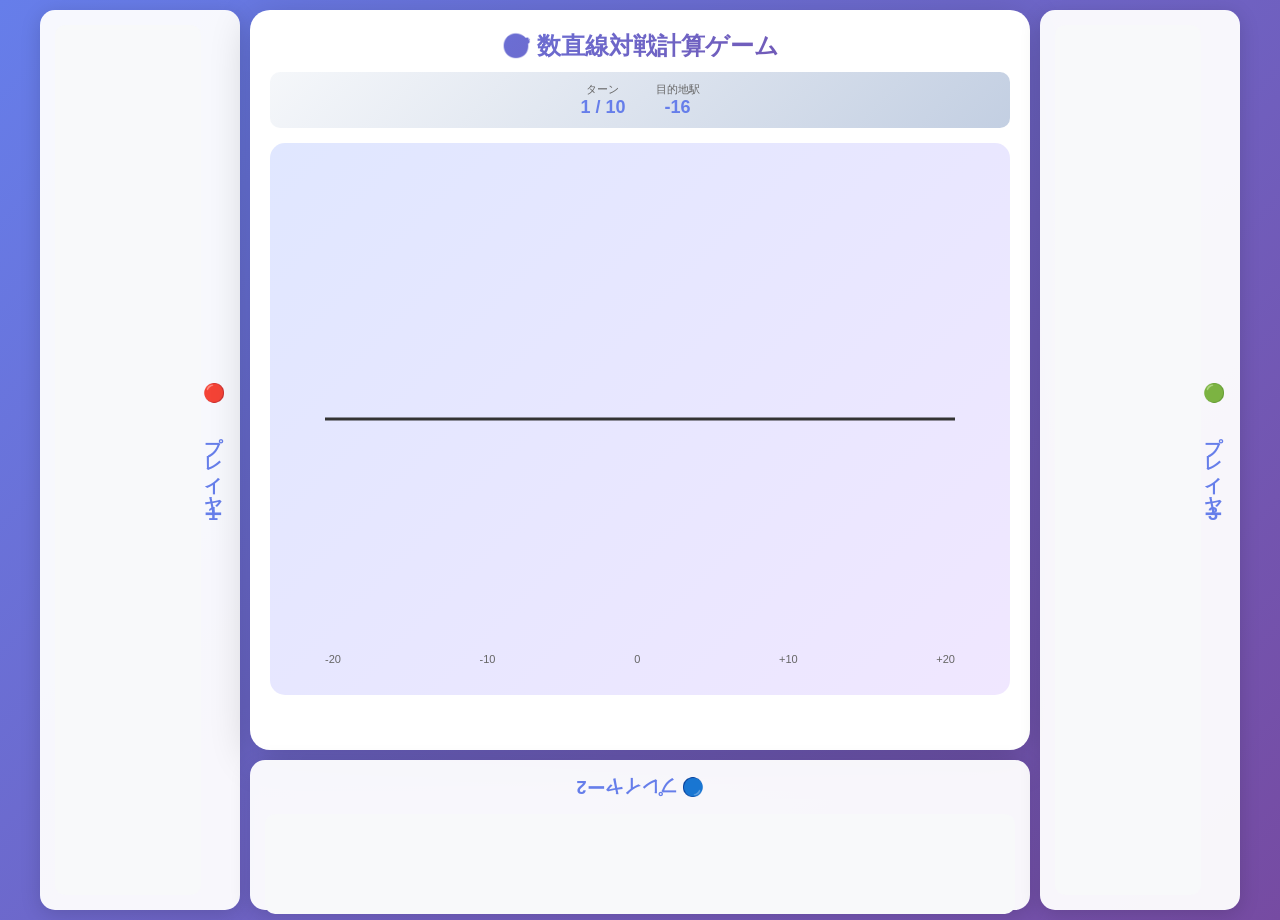
==== commit f222c0ec: "Implement major UI/UX improvements for tablet gameplay Game tempo improvements: - Auto-move to targe" ====
--- a/kazutarou-dentetsu/index.html
+++ b/kazutarou-dentetsu/index.html
@@ -7,56 +7,78 @@
     <link rel="stylesheet" href="style.css">
 </head>
 <body>
-    <div class="container">
-        <!-- タイトル -->
-        <h1>🎯 数直線対戦計算ゲーム</h1>
-
-        <!-- ゲーム情報 -->
-        <div class="game-info">
-            <div class="info-item">
-                <div class="info-label">ターン</div>
-                <div class="info-value" id="turn-display">1 / 10</div>
-            </div>
-            <div class="info-item">
-                <div class="info-label">現在のプレイヤー</div>
-                <div class="info-value" id="current-player-display">プレイヤー1</div>
-            </div>
-            <div class="info-item">
-                <div class="info-label">目的地駅</div>
-                <div class="info-value" id="target-station-display">-16</div>
+    <div class="game-board">
+        <!-- プレイヤー1のエリア（左） -->
+        <div class="player-zone player-zone-left" id="player-zone-0">
+            <div class="player-area">
+                <div class="player-header">
+                    <h2>🔴 プレイヤー1</h2>
+                </div>
+                <div class="player-game-space" id="game-space-0"></div>
             </div>
         </div>
 
-        <!-- 数直線エリア -->
-        <div class="number-line-container">
-            <div class="number-line" id="number-line">
-                <div class="line"></div>
-                <div class="scale-labels">
-                    <span>-20</span>
-                    <span>-10</span>
-                    <span>0</span>
-                    <span>+10</span>
-                    <span>+20</span>
+        <!-- 中央エリア -->
+        <div class="center-area">
+            <!-- タイトル -->
+            <div class="title-section">
+                <h1>🎯 数直線対戦計算ゲーム</h1>
+            </div>
+
+            <!-- ゲーム情報 -->
+            <div class="game-info">
+                <div class="info-item">
+                    <div class="info-label">ターン</div>
+                    <div class="info-value" id="turn-display">1 / 10</div>
                 </div>
+                <div class="info-item">
+                    <div class="info-label">目的地駅</div>
+                    <div class="info-value" id="target-station-display">-16</div>
+                </div>
+            </div>
+
+            <!-- 数直線エリア -->
+            <div class="number-line-container">
+                <div class="number-line" id="number-line">
+                    <div class="line"></div>
+                    <div class="scale-labels">
+                        <span>-20</span>
+                        <span>-10</span>
+                        <span>0</span>
+                        <span>+10</span>
+                        <span>+20</span>
+                    </div>
+                </div>
+            </div>
+
+            <!-- スコアボード -->
+            <div class="scoreboard">
+                <div id="scoreboard-container"></div>
             </div>
         </div>
 
-        <!-- スコアボード -->
-        <div class="scoreboard">
-            <h3>📊 スコアボード</h3>
-            <div id="scoreboard-container"></div>
+        <!-- プレイヤー2のエリア（下） -->
+        <div class="player-zone player-zone-bottom" id="player-zone-1">
+            <div class="player-area">
+                <div class="player-header">
+                    <h2>🔵 プレイヤー2</h2>
+                </div>
+                <div class="player-game-space" id="game-space-1"></div>
+            </div>
         </div>
 
-        <!-- カードエリア -->
-        <div class="cards-container">
-            <div class="cards-title">🎴 手札</div>
-            <div id="cards-display">カードなし</div>
+        <!-- プレイヤー3のエリア（右） -->
+        <div class="player-zone player-zone-right" id="player-zone-2">
+            <div class="player-area">
+                <div class="player-header">
+                    <h2>🟢 プレイヤー3</h2>
+                </div>
+                <div class="player-game-space" id="game-space-2"></div>
+            </div>
         </div>
 
-        <!-- ゲームエリア -->
-        <div class="game-area" id="game-area">
-            <!-- ゲームの状態に応じて動的に変化 -->
-        </div>
+        <!-- 共通ゲームエリア（初期画面・カード選択など） -->
+        <div class="common-game-area" id="common-game-area"></div>
     </div>
 
     <script src="script.js"></script>
--- a/kazutarou-dentetsu/style.css
+++ b/kazutarou-dentetsu/style.css
@@ -1,700 +1,591 @@
-        /* ========================================
-           基本スタイル
-           ======================================== */
-        * {
-            margin: 0;
-            padding: 0;
-            box-sizing: border-box;
-        }
-
-        body {
-            font-family: 'Arial', 'Hiragino Kaku Gothic Pro', 'Meiryo', sans-serif;
-            background: linear-gradient(135deg, #667eea 0%, #764ba2 100%);
-            min-height: 100vh;
-            display: flex;
-            justify-content: center;
-            align-items: center;
-            padding: 20px;
-        }
-
-        .container {
-            background: white;
-            border-radius: 20px;
-            box-shadow: 0 20px 60px rgba(0, 0, 0, 0.3);
-            max-width: 900px;
-            width: 100%;
-            padding: 30px;
-            animation: slideIn 0.6s ease-out;
-        }
-
-        @keyframes slideIn {
-            from {
-                opacity: 0;
-                transform: translateY(30px);
-            }
-            to {
-                opacity: 1;
-                transform: translateY(0);
-            }
-        }
-
-        /* ========================================
-           タイトル
-           ======================================== */
-        h1 {
-            text-align: center;
-            background: linear-gradient(135deg, #667eea 0%, #764ba2 100%);
-            -webkit-background-clip: text;
-            -webkit-text-fill-color: transparent;
-            background-clip: text;
-            margin-bottom: 20px;
-            font-size: 28px;
-        }
-
-        /* ========================================
-           ゲーム情報エリア
-           ======================================== */
-        .game-info {
-            background: linear-gradient(135deg, #f5f7fa 0%, #c3cfe2 100%);
-            border-radius: 10px;
-            padding: 15px;
-            margin-bottom: 20px;
-            display: flex;
-            justify-content: space-around;
-            flex-wrap: wrap;
-        }
-
-        .info-item {
-            text-align: center;
-            margin: 5px;
-        }
-
-        .info-label {
-            font-size: 12px;
-            color: #666;
-        }
-
-        .info-value {
-            font-size: 20px;
-            font-weight: bold;
-            color: #667eea;
-        }
-
-        /* ========================================
-           数直線エリア
-           ======================================== */
-        .number-line-container {
-            margin: 30px 0;
-            padding: 30px 20px;
-            background: linear-gradient(135deg, #e0e7ff 0%, #f0e7ff 100%);
-            border-radius: 15px;
-            position: relative;
-        }
-
-        .number-line {
-            position: relative;
-            height: 80px;
-            margin: 20px 0;
-        }
-
-        .line {
-            position: absolute;
-            top: 50%;
-            left: 5%;
-            right: 5%;
-            height: 3px;
-            background: #333;
-            transform: translateY(-50%);
-        }
-
-        .station {
-            position: absolute;
-            top: 50%;
-            transform: translate(-50%, -50%);
-            width: 20px;
-            height: 20px;
-            font-size: 24px;
-            display: flex;
-            align-items: center;
-            justify-content: center;
-        }
-
-        .station.target {
-            font-size: 32px;
-            animation: pulse 1.5s infinite;
-        }
-
-        @keyframes pulse {
-            0%, 100% {
-                transform: translate(-50%, -50%) scale(1);
-            }
-            50% {
-                transform: translate(-50%, -50%) scale(1.2);
-            }
-        }
-
-        .player-marker {
-            position: absolute;
-            top: 50%;
-            transform: translate(-50%, -50%);
-            width: 24px;
-            height: 24px;
-            border-radius: 50%;
-            font-size: 18px;
-            display: flex;
-            align-items: center;
-            justify-content: center;
-            transition: left 0.5s ease-out;
-            border: 3px solid white;
-            box-shadow: 0 2px 8px rgba(0, 0, 0, 0.3);
-        }
-
-        .scale-labels {
-            position: absolute;
-            top: 70%;
-            left: 5%;
-            right: 5%;
-            display: flex;
-            justify-content: space-between;
-            font-size: 12px;
-            color: #666;
-        }
-
-        /* ========================================
-           スコアボード
-           ======================================== */
-        .scoreboard {
-            margin: 20px 0;
-        }
-
-        .scoreboard h3 {
-            color: #667eea;
-            margin-bottom: 10px;
-        }
-
-        .player-score {
-            display: flex;
-            justify-content: space-between;
-            align-items: center;
-            padding: 12px 15px;
-            margin: 5px 0;
-            border-radius: 10px;
-            background: #f8f9fa;
-            transition: all 0.3s;
-        }
-
-        .player-score.active {
-            background: linear-gradient(135deg, #667eea 0%, #764ba2 100%);
-            color: white;
-            transform: scale(1.02);
-            box-shadow: 0 4px 15px rgba(102, 126, 234, 0.4);
-        }
-
-        .player-name {
-            font-weight: bold;
-            font-size: 16px;
-        }
-
-        .player-stats {
-            display: flex;
-            gap: 20px;
-            font-size: 14px;
-        }
-
-        /* ========================================
-           カードエリア
-           ======================================== */
-        .cards-container {
-            margin: 20px 0;
-            min-height: 100px;
-            padding: 15px;
-            background: linear-gradient(135deg, #fff9e6 0%, #ffe6b3 100%);
-            border-radius: 10px;
-            border: 2px dashed #ffd700;
-        }
-
-        .cards-title {
-            font-weight: bold;
-            margin-bottom: 10px;
-            color: #d4a017;
-        }
-
-        .card {
-            display: inline-block;
-            background: white;
-            padding: 12px 16px;
-            margin: 5px;
-            border-radius: 8px;
-            border: 2px solid #ffd700;
-            cursor: pointer;
-            transition: all 0.3s;
-            box-shadow: 0 2px 8px rgba(212, 160, 23, 0.3);
-        }
-
-        .card:hover {
-            transform: translateY(-3px);
-            box-shadow: 0 6px 20px rgba(212, 160, 23, 0.5);
-        }
-
-        .card-name {
-            font-weight: bold;
-            color: #d4a017;
-        }
-
-        .card-description {
-            font-size: 12px;
-            color: #666;
-            margin-top: 4px;
-        }
-
-        /* ========================================
-           ゲームエリア
-           ======================================== */
-        .game-area {
-            margin: 20px 0;
-            padding: 25px;
-            background: #f8f9fa;
-            border-radius: 15px;
-            min-height: 200px;
-        }
-
-        .game-area h3 {
-            color: #667eea;
-            margin-bottom: 15px;
-            text-align: center;
-        }
-
-        .question-area {
-            text-align: center;
-            margin: 20px 0;
-        }
-
-        .question-text {
-            font-size: 24px;
-            font-weight: bold;
-            color: #333;
-            margin: 20px 0;
-            padding: 20px;
-            background: white;
-            border-radius: 12px;
-            box-shadow: 0 2px 10px rgba(0, 0, 0, 0.1);
-        }
-
-        .choices {
-            display: flex;
-            justify-content: center;
-            gap: 15px;
-            flex-wrap: wrap;
-            margin: 20px 0;
-        }
-
-        .choice-btn {
-            min-width: 100px;
-        }
-
-        .message {
-            text-align: center;
-            padding: 15px;
-            margin: 15px 0;
-            border-radius: 10px;
-            font-weight: bold;
-        }
-
-        .message.success {
-            background: #d4edda;
-            color: #155724;
-            border: 2px solid #c3e6cb;
-        }
-
-        .message.error {
-            background: #f8d7da;
-            color: #721c24;
-            border: 2px solid #f5c6cb;
-        }
-
-        .message.info {
-            background: #d1ecf1;
-            color: #0c5460;
-            border: 2px solid #bee5eb;
-        }
-
-        .message.celebration {
-            background: linear-gradient(135deg, #ffd700 0%, #ffed4e 100%);
-            color: #333;
-            border: 2px solid #d4a017;
-            font-size: 18px;
-            animation: celebrate 0.5s ease-out;
-        }
-
-        @keyframes celebrate {
-            0%, 100% {
-                transform: scale(1);
-            }
-            50% {
-                transform: scale(1.05);
-            }
-        }
-
-        /* ========================================
-           ボタン
-           ======================================== */
-        .btn {
-            padding: 14px 28px;
-            font-size: 16px;
-            font-weight: bold;
-            border: none;
-            border-radius: 10px;
-            cursor: pointer;
-            transition: all 0.3s;
-            margin: 5px;
-        }
-
-        .btn:hover {
-            transform: translateY(-2px);
-            box-shadow: 0 6px 20px rgba(0, 0, 0, 0.2);
-        }
-
-        .btn:active {
-            transform: translateY(0);
-        }
-
-        .btn:disabled {
-            opacity: 0.5;
-            cursor: not-allowed;
-            transform: none;
-        }
-
-        .btn-primary {
-            background: linear-gradient(135deg, #667eea 0%, #764ba2 100%);
-            color: white;
-        }
-
-        .btn-success {
-            background: linear-gradient(135deg, #43a047 0%, #66bb6a 100%);
-            color: white;
-        }
-
-        .btn-danger {
-            background: linear-gradient(135deg, #e53935 0%, #ef5350 100%);
-            color: white;
-        }
-
-        .btn-warning {
-            background: linear-gradient(135deg, #ffa726 0%, #ffb74d 100%);
-            color: #333;
-        }
-
-        .btn-secondary {
-            background: linear-gradient(135deg, #78909c 0%, #90a4ae 100%);
-            color: white;
-        }
-
-        .btn-group {
-            display: flex;
-            justify-content: center;
-            gap: 10px;
-            flex-wrap: wrap;
-            margin: 20px 0;
-        }
-
-        /* ========================================
-           最終結果画面
-           ======================================== */
-        .final-results {
-            text-align: center;
-        }
-
-        .ranking {
-            margin: 20px 0;
-        }
-
-        .rank-item {
-            padding: 15px;
-            margin: 10px 0;
-            border-radius: 10px;
-            font-size: 18px;
-            font-weight: bold;
-        }
-
-        .rank-1 {
-            background: linear-gradient(135deg, #ffd700 0%, #ffed4e 100%);
-            color: #333;
-            font-size: 24px;
-        }
-
-        .rank-2 {
-            background: linear-gradient(135deg, #c0c0c0 0%, #e0e0e0 100%);
-            color: #333;
-        }
-
-        .rank-3 {
-            background: linear-gradient(135deg, #cd7f32 0%, #daa520 100%);
-            color: white;
-        }
-
-        /* ========================================
-           レスポンシブデザイン
-           ======================================== */
-        /* ========================================
-           タイマー表示
-           ======================================== */
-        .timer-display {
-            text-align: center;
-            font-size: 20px;
-            font-weight: bold;
-            margin: 15px 0;
-            padding: 10px;
-            background: linear-gradient(135deg, #e8f5e9 0%, #c8e6c9 100%);
-            border-radius: 8px;
-            color: #2e7d32;
-            transition: all 0.3s;
-        }
-
-        .timer-display.warning {
-            background: linear-gradient(135deg, #ffebee 0%, #ffcdd2 100%);
-            color: #e53935;
-            animation: timerPulse 0.5s infinite;
-        }
-
-        @keyframes timerPulse {
-            0%, 100% {
-                transform: scale(1);
-            }
-            50% {
-                transform: scale(1.05);
-            }
-        }
-
-        /* ========================================
-           カード獲得エフェクト
-           ======================================== */
-        .card-acquired-effect {
-            text-align: center;
-            padding: 30px;
-            animation: cardAcquired 0.6s ease-out;
-        }
-
-        @keyframes cardAcquired {
-            0% {
-                opacity: 0;
-                transform: scale(0.8) translateY(20px);
-            }
-            100% {
-                opacity: 1;
-                transform: scale(1) translateY(0);
-            }
-        }
-
-        .sparkle {
-            font-size: 48px;
-            display: inline-block;
-            animation: sparkle 1.5s infinite;
-            margin: 0 20px;
-        }
-
-        @keyframes sparkle {
-            0%, 100% {
-                transform: rotate(0deg) scale(1);
-                opacity: 1;
-            }
-            25% {
-                transform: rotate(-15deg) scale(1.2);
-            }
-            50% {
-                transform: rotate(15deg) scale(0.9);
-                opacity: 0.7;
-            }
-            75% {
-                transform: rotate(-10deg) scale(1.1);
-            }
-        }
-
-        .acquired-card {
-            background: linear-gradient(135deg, #fff9e6 0%, #ffe6b3 100%);
-            border: 3px solid #ffd700;
-            border-radius: 15px;
-            padding: 25px;
-            margin: 20px auto;
-            max-width: 400px;
-            box-shadow: 0 8px 30px rgba(212, 160, 23, 0.4);
-            animation: cardGlow 2s infinite;
-        }
-
-        @keyframes cardGlow {
-            0%, 100% {
-                box-shadow: 0 8px 30px rgba(212, 160, 23, 0.4);
-            }
-            50% {
-                box-shadow: 0 12px 40px rgba(212, 160, 23, 0.6);
-            }
-        }
-
-        .acquired-card .card-name {
-            font-size: 24px;
-            font-weight: bold;
-            color: #d4a017;
-            margin-bottom: 10px;
-        }
-
-        .acquired-card .card-description {
-            font-size: 16px;
-            color: #666;
-        }
-
-        /* ========================================
-           横並びカード型スコアボード
-           ======================================== */
-        .player-cards-container {
-            display: flex;
-            gap: 15px;
-            justify-content: center;
-            flex-wrap: wrap;
-        }
-
-        .player-card {
-            background: white;
-            border-radius: 12px;
-            padding: 15px;
-            min-width: 200px;
-            box-shadow: 0 4px 12px rgba(0, 0, 0, 0.1);
-            transition: all 0.3s;
-            border: 3px solid transparent;
-        }
-
-        .player-card.active {
-            border-color: #667eea;
-            background: linear-gradient(135deg, #e8eaf6 0%, #f3e5f5 100%);
-            transform: scale(1.05);
-            box-shadow: 0 8px 24px rgba(102, 126, 234, 0.3);
-        }
-
-        .player-card-header {
-            display: flex;
-            align-items: center;
-            gap: 10px;
-            margin-bottom: 12px;
-            padding-bottom: 10px;
-            border-bottom: 2px solid #e0e0e0;
-        }
-
-        .player-marker-large {
-            font-size: 28px;
-        }
-
-        .player-name-card {
-            font-weight: bold;
-            font-size: 16px;
-            color: #333;
-        }
-
-        .player-card-body {
-            display: flex;
-            flex-direction: column;
-            gap: 8px;
-            margin-bottom: 12px;
-        }
-
-        .stat-item {
-            display: flex;
-            justify-content: space-between;
-            align-items: center;
-        }
-
-        .stat-label {
-            font-size: 12px;
-            color: #666;
-        }
-
-        .stat-value {
-            font-size: 18px;
-            font-weight: bold;
-            color: #667eea;
-        }
-
-        .player-card-footer {
-            padding-top: 10px;
-            border-top: 2px solid #e0e0e0;
-        }
-
-        .card-count {
-            font-size: 14px;
-            font-weight: bold;
-            color: #d4a017;
-            margin-bottom: 5px;
-        }
-
-        .card-list {
-            font-size: 11px;
-            color: #666;
-            min-height: 16px;
-            word-wrap: break-word;
-        }
-
-        /* ========================================
-           数直線の目盛り
-           ======================================== */
-        .tick-mark {
-            position: absolute;
-            top: 50%;
-            width: 1px;
-            height: 8px;
-            background: #666;
-            transform: translate(-50%, -50%);
-        }
-
-        .tick-mark.major {
-            height: 12px;
-            width: 2px;
-            background: #333;
-        }
-
-        /* ========================================
-           レスポンシブデザイン
-           ======================================== */
-        @media (max-width: 768px) {
-            .container {
-                padding: 20px;
-            }
-
-            h1 {
-                font-size: 22px;
-            }
-
-            .game-info {
-                flex-direction: column;
-            }
-
-            .player-stats {
-                flex-direction: column;
-                gap: 5px;
-            }
-
-            .choices {
-                flex-direction: column;
-            }
-
-            .choice-btn {
-                width: 100%;
-            }
-
-            .question-text {
-                font-size: 20px;
-            }
-
-            .player-cards-container {
-                flex-direction: column;
-            }
-
-            .player-card {
-                min-width: 100%;
-            }
-
-            .sparkle {
-                font-size: 32px;
-                margin: 0 10px;
-            }
-
-            .acquired-card .card-name {
-                font-size: 20px;
-            }
-        }
+/* ========================================
+   基本スタイル
+   ======================================== */
+* {
+    margin: 0;
+    padding: 0;
+    box-sizing: border-box;
+}
+
+body {
+    font-family: 'Arial', 'Hiragino Kaku Gothic Pro', 'Meiryo', sans-serif;
+    background: linear-gradient(135deg, #667eea 0%, #764ba2 100%);
+    min-height: 100vh;
+    display: flex;
+    justify-content: center;
+    align-items: center;
+    padding: 10px;
+    transition: background 0.5s ease;
+}
+
+/* プレイヤーごとの背景色 */
+body.player-0-turn {
+    background: linear-gradient(135deg, #ff6b6b 0%, #ee5a6f 100%);
+}
+
+body.player-1-turn {
+    background: linear-gradient(135deg, #4ecdc4 0%, #44a8a8 100%);
+}
+
+body.player-2-turn {
+    background: linear-gradient(135deg, #95e77d 0%, #7bc75a 100%);
+}
+
+/* ========================================
+   ゲームボード全体のレイアウト
+   ======================================== */
+.game-board {
+    width: 100vw;
+    height: 100vh;
+    max-width: 1200px;
+    max-height: 900px;
+    display: grid;
+    grid-template-columns: 200px 1fr 200px;
+    grid-template-rows: 1fr 150px;
+    gap: 10px;
+    position: relative;
+}
+
+/* ========================================
+   プレイヤーエリア
+   ======================================== */
+.player-zone {
+    background: rgba(255, 255, 255, 0.95);
+    border-radius: 15px;
+    padding: 15px;
+    box-shadow: 0 4px 20px rgba(0, 0, 0, 0.15);
+    display: flex;
+    align-items: center;
+    justify-content: center;
+}
+
+.player-zone-left {
+    grid-column: 1;
+    grid-row: 1 / 3;
+}
+
+.player-zone-bottom {
+    grid-column: 2;
+    grid-row: 2;
+}
+
+.player-zone-right {
+    grid-column: 3;
+    grid-row: 1 / 3;
+}
+
+.player-area {
+    width: 100%;
+    height: 100%;
+    display: flex;
+    flex-direction: column;
+}
+
+.player-zone-left .player-area,
+.player-zone-right .player-area {
+    writing-mode: vertical-rl;
+    text-orientation: upright;
+}
+
+.player-zone-bottom .player-header h2 {
+    transform: rotate(180deg);
+}
+
+.player-header {
+    text-align: center;
+    margin-bottom: 15px;
+}
+
+.player-header h2 {
+    font-size: 18px;
+    color: #667eea;
+}
+
+.player-game-space {
+    flex: 1;
+    display: flex;
+    flex-direction: column;
+    align-items: center;
+    justify-content: center;
+    padding: 10px;
+    background: #f8f9fa;
+    border-radius: 10px;
+    min-height: 100px;
+}
+
+.player-zone-left .player-game-space,
+.player-zone-right .player-game-space {
+    writing-mode: horizontal-tb;
+    text-orientation: mixed;
+}
+
+/* ========================================
+   中央エリア
+   ======================================== */
+.center-area {
+    grid-column: 2;
+    grid-row: 1;
+    background: white;
+    border-radius: 20px;
+    box-shadow: 0 10px 40px rgba(0, 0, 0, 0.2);
+    padding: 20px;
+    display: flex;
+    flex-direction: column;
+    overflow: hidden;
+}
+
+.title-section {
+    text-align: center;
+    margin-bottom: 10px;
+}
+
+.title-section h1 {
+    background: linear-gradient(135deg, #667eea 0%, #764ba2 100%);
+    -webkit-background-clip: text;
+    -webkit-text-fill-color: transparent;
+    background-clip: text;
+    font-size: 24px;
+    margin: 0;
+}
+
+/* ========================================
+   ゲーム情報エリア
+   ======================================== */
+.game-info {
+    display: flex;
+    justify-content: center;
+    gap: 30px;
+    padding: 10px;
+    background: linear-gradient(135deg, #f5f7fa 0%, #c3cfe2 100%);
+    border-radius: 10px;
+    margin-bottom: 15px;
+}
+
+.info-item {
+    text-align: center;
+}
+
+.info-label {
+    font-size: 11px;
+    color: #666;
+}
+
+.info-value {
+    font-size: 18px;
+    font-weight: bold;
+    color: #667eea;
+}
+
+/* ========================================
+   数直線エリア
+   ======================================== */
+.number-line-container {
+    flex: 1;
+    padding: 20px;
+    background: linear-gradient(135deg, #e0e7ff 0%, #f0e7ff 100%);
+    border-radius: 15px;
+    margin-bottom: 15px;
+}
+
+.number-line {
+    position: relative;
+    height: 100%;
+    min-height: 80px;
+}
+
+.line {
+    position: absolute;
+    top: 50%;
+    left: 5%;
+    right: 5%;
+    height: 3px;
+    background: #333;
+    transform: translateY(-50%);
+}
+
+.station {
+    position: absolute;
+    top: 50%;
+    transform: translate(-50%, -50%);
+    font-size: 24px;
+    z-index: 2;
+}
+
+.station.target {
+    font-size: 32px;
+    animation: pulse 1.5s infinite;
+}
+
+@keyframes pulse {
+    0%, 100% {
+        transform: translate(-50%, -50%) scale(1);
+    }
+    50% {
+        transform: translate(-50%, -50%) scale(1.2);
+    }
+}
+
+.player-marker {
+    position: absolute;
+    top: 50%;
+    transform: translate(-50%, -50%);
+    width: 28px;
+    height: 28px;
+    border-radius: 50%;
+    font-size: 20px;
+    display: flex;
+    align-items: center;
+    justify-content: center;
+    transition: left 0.5s ease-out;
+    border: 3px solid white;
+    box-shadow: 0 2px 8px rgba(0, 0, 0, 0.3);
+    z-index: 3;
+}
+
+.scale-labels {
+    position: absolute;
+    bottom: 10px;
+    left: 5%;
+    right: 5%;
+    display: flex;
+    justify-content: space-between;
+    font-size: 11px;
+    color: #666;
+}
+
+.tick-mark {
+    position: absolute;
+    top: 50%;
+    width: 1px;
+    height: 8px;
+    background: #666;
+    transform: translate(-50%, -50%);
+    z-index: 1;
+}
+
+.tick-mark.major {
+    height: 12px;
+    width: 2px;
+    background: #333;
+}
+
+/* ========================================
+   スコアボード
+   ======================================== */
+.scoreboard {
+    padding: 10px;
+}
+
+.player-cards-container {
+    display: flex;
+    gap: 10px;
+    justify-content: center;
+}
+
+.player-card {
+    background: white;
+    border-radius: 10px;
+    padding: 12px;
+    min-width: 150px;
+    box-shadow: 0 2px 8px rgba(0, 0, 0, 0.1);
+    transition: all 0.3s;
+    border: 3px solid transparent;
+}
+
+.player-card.active {
+    border-color: #667eea;
+    background: linear-gradient(135deg, #e8eaf6 0%, #f3e5f5 100%);
+    transform: scale(1.05);
+}
+
+.player-card-header {
+    display: flex;
+    align-items: center;
+    gap: 8px;
+    margin-bottom: 8px;
+    padding-bottom: 8px;
+    border-bottom: 2px solid #e0e0e0;
+}
+
+.player-marker-large {
+    font-size: 24px;
+}
+
+.player-name-card {
+    font-weight: bold;
+    font-size: 14px;
+    color: #333;
+}
+
+.player-card-body {
+    display: flex;
+    flex-direction: column;
+    gap: 6px;
+    margin-bottom: 8px;
+}
+
+.stat-item {
+    display: flex;
+    justify-content: space-between;
+    align-items: center;
+}
+
+.stat-label {
+    font-size: 11px;
+    color: #666;
+}
+
+.stat-value {
+    font-size: 16px;
+    font-weight: bold;
+    color: #667eea;
+}
+
+.player-card-footer {
+    padding-top: 8px;
+    border-top: 2px solid #e0e0e0;
+}
+
+.card-count {
+    font-size: 12px;
+    font-weight: bold;
+    color: #d4a017;
+    margin-bottom: 4px;
+}
+
+.card-list {
+    font-size: 10px;
+    color: #666;
+    min-height: 14px;
+    word-wrap: break-word;
+}
+
+/* ========================================
+   共通ゲームエリア
+   ======================================== */
+.common-game-area {
+    position: absolute;
+    top: 50%;
+    left: 50%;
+    transform: translate(-50%, -50%);
+    background: white;
+    border-radius: 20px;
+    padding: 30px;
+    box-shadow: 0 10px 50px rgba(0, 0, 0, 0.3);
+    z-index: 100;
+    min-width: 400px;
+    max-width: 600px;
+    display: none;
+}
+
+.common-game-area.active {
+    display: block;
+}
+
+/* ========================================
+   問題表示
+   ======================================== */
+.question-text {
+    font-size: 28px;
+    font-weight: bold;
+    color: #333;
+    margin: 15px 0;
+    padding: 20px;
+    background: linear-gradient(135deg, #f5f7fa 0%, #c3cfe2 100%);
+    border-radius: 12px;
+    text-align: center;
+}
+
+.timer-display {
+    text-align: center;
+    font-size: 18px;
+    font-weight: bold;
+    margin: 10px 0;
+    padding: 8px;
+    background: linear-gradient(135deg, #e8f5e9 0%, #c8e6c9 100%);
+    border-radius: 8px;
+    color: #2e7d32;
+}
+
+.choices {
+    display: flex;
+    flex-direction: column;
+    gap: 12px;
+    margin: 15px 0;
+}
+
+.choice-btn {
+    padding: 15px;
+    font-size: 20px;
+    font-weight: bold;
+    border: none;
+    border-radius: 10px;
+    cursor: pointer;
+    background: linear-gradient(135deg, #667eea 0%, #764ba2 100%);
+    color: white;
+    transition: all 0.3s;
+}
+
+.choice-btn:hover {
+    transform: translateY(-2px);
+    box-shadow: 0 6px 20px rgba(102, 126, 234, 0.4);
+}
+
+.choice-btn:disabled {
+    opacity: 0.5;
+    cursor: not-allowed;
+}
+
+/* ========================================
+   メッセージ
+   ======================================== */
+.message {
+    text-align: center;
+    padding: 12px;
+    margin: 12px 0;
+    border-radius: 10px;
+    font-weight: bold;
+    font-size: 16px;
+}
+
+.message.success {
+    background: #d4edda;
+    color: #155724;
+    border: 2px solid #c3e6cb;
+}
+
+.message.error {
+    background: #f8d7da;
+    color: #721c24;
+    border: 2px solid #f5c6cb;
+}
+
+.message.info {
+    background: #d1ecf1;
+    color: #0c5460;
+    border: 2px solid #bee5eb;
+}
+
+.message.celebration {
+    background: linear-gradient(135deg, #ffd700 0%, #ffed4e 100%);
+    color: #333;
+    border: 2px solid #d4a017;
+    animation: celebrate 0.5s ease-out;
+}
+
+@keyframes celebrate {
+    0%, 100% {
+        transform: scale(1);
+    }
+    50% {
+        transform: scale(1.05);
+    }
+}
+
+/* ========================================
+   カード
+   ======================================== */
+.card {
+    display: inline-block;
+    background: white;
+    padding: 10px 14px;
+    margin: 5px;
+    border-radius: 8px;
+    border: 2px solid #ffd700;
+    cursor: pointer;
+    transition: all 0.3s;
+}
+
+.card:hover {
+    transform: translateY(-2px);
+    box-shadow: 0 4px 15px rgba(212, 160, 23, 0.4);
+}
+
+.card-acquired-effect {
+    text-align: center;
+    padding: 20px;
+    animation: cardAcquired 0.6s ease-out;
+}
+
+@keyframes cardAcquired {
+    0% {
+        opacity: 0;
+        transform: scale(0.8);
+    }
+    100% {
+        opacity: 1;
+        transform: scale(1);
+    }
+}
+
+.sparkle {
+    font-size: 40px;
+    display: inline-block;
+    animation: sparkle 1.5s infinite;
+}
+
+@keyframes sparkle {
+    0%, 100% {
+        transform: rotate(0deg) scale(1);
+    }
+    50% {
+        transform: rotate(15deg) scale(1.2);
+    }
+}
+
+/* ========================================
+   ボタン
+   ======================================== */
+.btn {
+    padding: 12px 24px;
+    font-size: 16px;
+    font-weight: bold;
+    border: none;
+    border-radius: 10px;
+    cursor: pointer;
+    transition: all 0.3s;
+    margin: 5px;
+}
+
+.btn:hover {
+    transform: translateY(-2px);
+    box-shadow: 0 6px 20px rgba(0, 0, 0, 0.2);
+}
+
+.btn:disabled {
+    opacity: 0.5;
+    cursor: not-allowed;
+}
+
+.btn-primary {
+    background: linear-gradient(135deg, #667eea 0%, #764ba2 100%);
+    color: white;
+}
+
+.btn-success {
+    background: linear-gradient(135deg, #43a047 0%, #66bb6a 100%);
+    color: white;
+}
+
+.btn-danger {
+    background: linear-gradient(135deg, #e53935 0%, #ef5350 100%);
+    color: white;
+}
+
+.btn-warning {
+    background: linear-gradient(135deg, #ffa726 0%, #ffb74d 100%);
+    color: #333;
+}
+
+.btn-secondary {
+    background: linear-gradient(135deg, #78909c 0%, #90a4ae 100%);
+    color: white;
+}
+
+.btn-group {
+    display: flex;
+    justify-content: center;
+    gap: 10px;
+    flex-wrap: wrap;
+    margin: 15px 0;
+}
